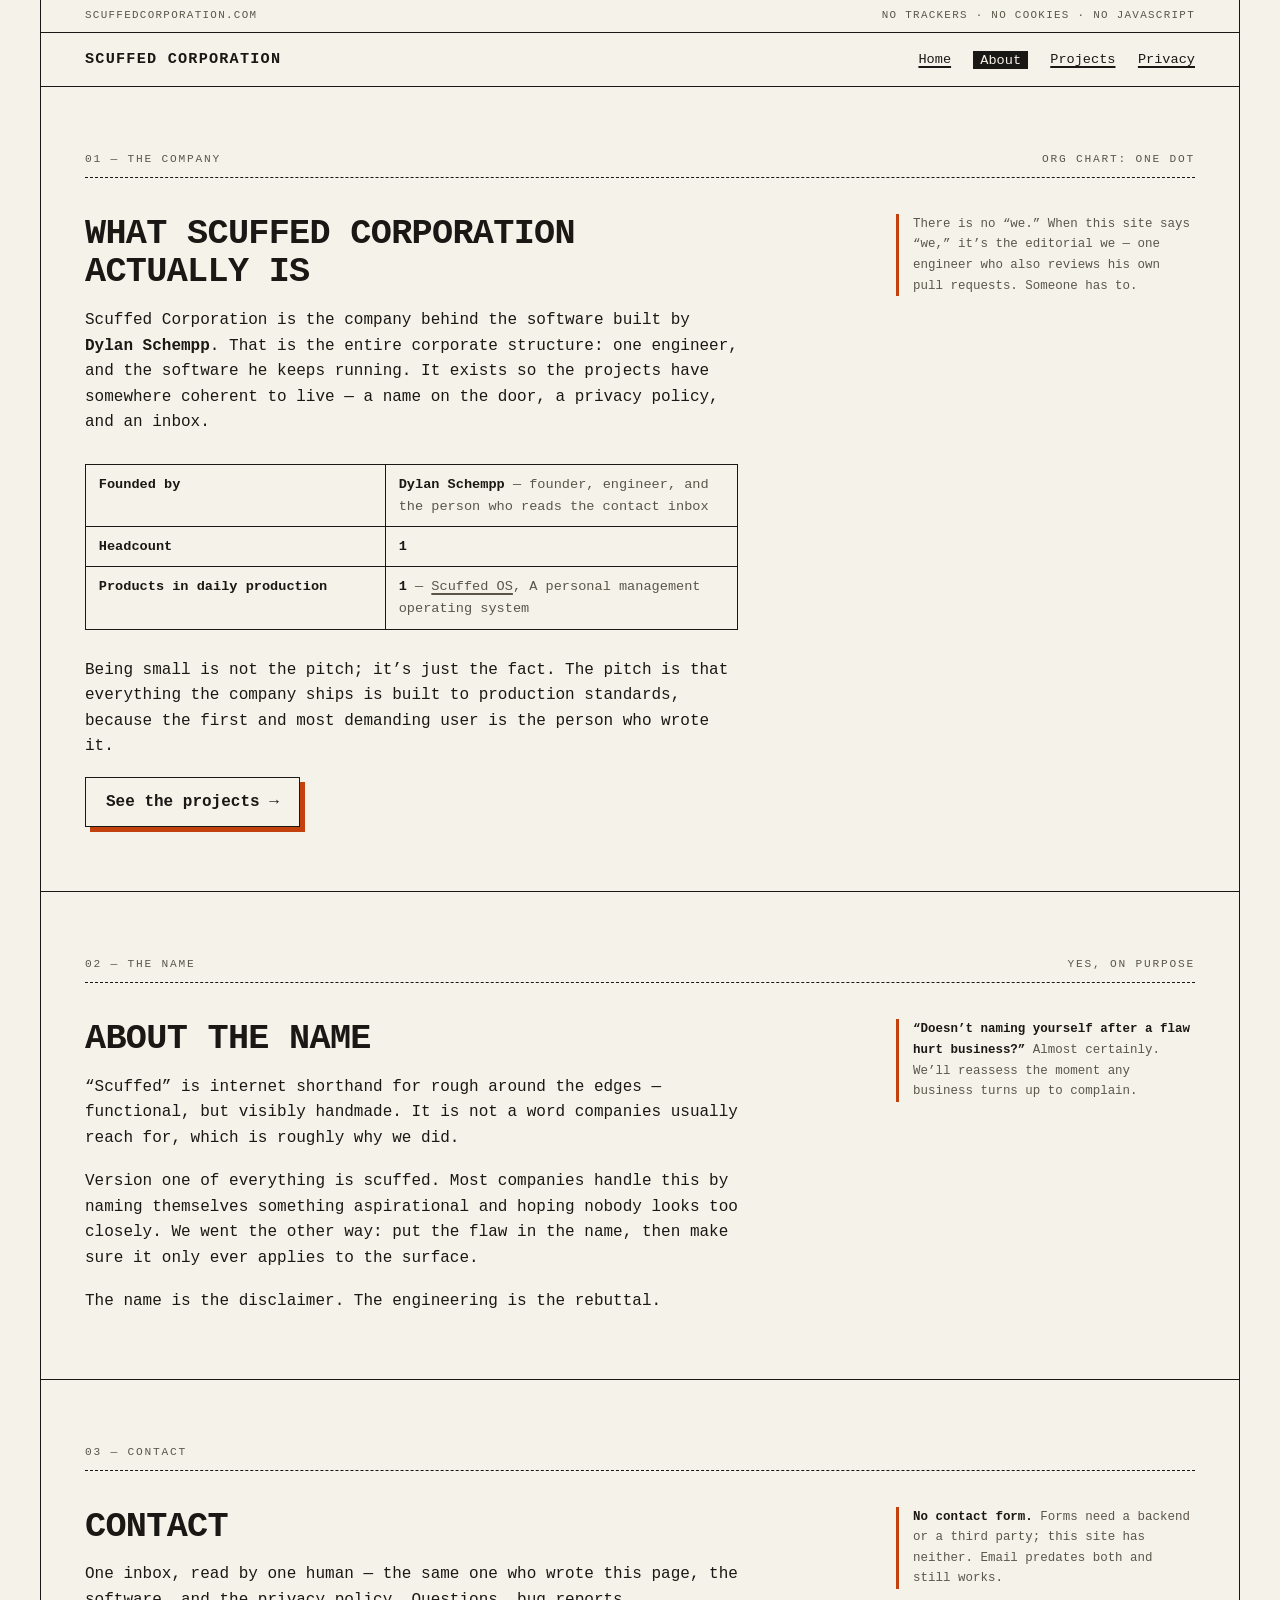
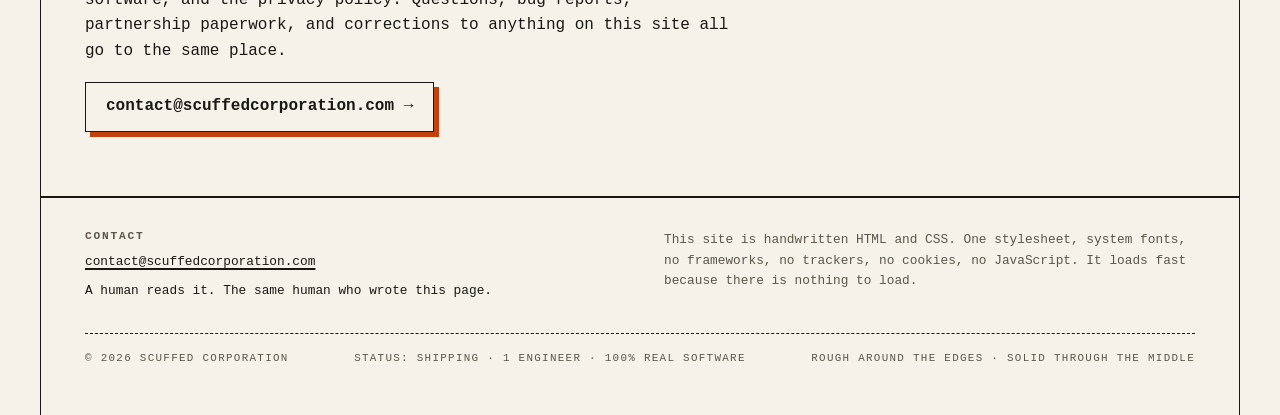
==== about/index.html @ 267915c5 "Initial commit: Scuffed Corporation static site Handwritten HTML/CSS site for scuffedcorporation.com" ====
<!DOCTYPE html>
<html lang="en">
<head>
<meta charset="utf-8">
<meta name="viewport" content="width=device-width, initial-scale=1">
<title>About — Scuffed Corporation</title>
<meta name="description" content="Scuffed Corporation is a one-person software shop run by Dylan Schempp: an honest org chart of one, and why the company is named after its own rough edges.">
<link rel="canonical" href="https://scuffedcorporation.com/about/">
<meta property="og:type" content="website">
<meta property="og:site_name" content="Scuffed Corporation">
<meta property="og:title" content="About — Scuffed Corporation">
<meta property="og:description" content="One engineer, one company, zero invented history. What Scuffed Corporation believes, what it actually is, and why it's called that.">
<meta property="og:url" content="https://scuffedcorporation.com/about/">
<meta name="theme-color" content="#f5f2ea" media="(prefers-color-scheme: light)">
<meta name="theme-color" content="#141312" media="(prefers-color-scheme: dark)">
<link rel="icon" href="/favicon.svg" type="image/svg+xml">
<link rel="stylesheet" href="/styles.css">
</head>
<body>
<a class="skip" href="#main">Skip to content</a>

<div class="frame">
  <header>
    <p class="topline">
      <span>scuffedcorporation.com</span>
      <span>no trackers &middot; no cookies &middot; no javascript</span>
    </p>
    <nav class="site-nav" aria-label="Main">
      <a class="brand" href="/">Scuffed&nbsp;Corporation</a>
      <ul>
        <li><a href="/">Home</a></li>
        <li><a href="/about/" aria-current="page">About</a></li>
        <li><a href="/projects/">Projects</a></li>
        <li><a href="/privacy/">Privacy</a></li>
      </ul>
    </nav>
  </header>

  <main id="main">

    <!-- 01 / the company -->
    <section class="sec" aria-labelledby="company-title">
      <p class="sec-label"><span>01 &mdash; the company</span><span>org chart: one dot</span></p>
      <div class="sec-main">
        <h2 id="company-title">What Scuffed Corporation actually is</h2>
        <p>Scuffed Corporation is the company behind the software built by <strong>Dylan Schempp</strong>. That is the entire corporate structure: one engineer, and the software he keeps running. It exists so the projects have somewhere coherent to live &mdash; a name on the door, a privacy policy, and an inbox.</p>
        <table class="facts">
          <caption class="visually-hidden">Company facts</caption>
          <tbody>
            <tr><th scope="row">Founded by</th><td><strong>Dylan Schempp</strong> &mdash; founder, engineer, and the person who reads the contact inbox</td></tr>
            <tr><th scope="row">Headcount</th><td><strong>1</strong> </td></tr>
            <tr><th scope="row">Products in daily production</th><td><strong>1</strong> &mdash; <a href="/projects/">Scuffed OS</a>, A personal management operating system</td></tr>
          </tbody>
        </table>
        <p>Being small is not the pitch; it&rsquo;s just the fact. The pitch is that everything the company ships is built to production standards, because the first and most demanding user is the person who wrote it.</p>
        <a class="btn" href="/projects/">See the projects &rarr;</a>
      </div>
      <aside class="note" aria-label="Margin note">
        There is no &ldquo;we.&rdquo; When this site says &ldquo;we,&rdquo; it&rsquo;s the editorial we &mdash; one engineer who also reviews his own pull requests. Someone has to.
      </aside>
    </section>

    <!-- 02 / the name -->
    <section class="sec" aria-labelledby="name-title">
      <p class="sec-label"><span>02 &mdash; the name</span><span>yes, on purpose</span></p>
      <div class="sec-main">
        <h2 id="name-title">About the name</h2>
        <p>&ldquo;Scuffed&rdquo; is internet shorthand for rough around the edges &mdash; functional, but visibly handmade. It is not a word companies usually reach for, which is roughly why we did.</p>
        <p>Version one of everything is scuffed. Most companies handle this by naming themselves something aspirational and hoping nobody looks too closely. We went the other way: put the flaw in the name, then make sure it only ever applies to the surface.</p>
        <p>The name is the disclaimer. The engineering is the rebuttal.</p>
      </div>
      <aside class="note" aria-label="Margin note">
        <strong>&ldquo;Doesn&rsquo;t naming yourself after a flaw hurt business?&rdquo;</strong> Almost certainly. We&rsquo;ll reassess the moment any business turns up to complain.
      </aside>
    </section>

    <!-- 03 / contact -->
    <section class="sec" aria-labelledby="contact-title">
      <p class="sec-label"><span>03 &mdash; contact</span></p>
      <div class="sec-main">
        <h2 id="contact-title">Contact</h2>
        <p>One inbox, read by one human &mdash; the same one who wrote this page, the software, and the privacy policy. Questions, bug reports, partnership paperwork, and corrections to anything on this site all go to the same place.</p>
        <a class="btn" href="mailto:contact@scuffedcorporation.com">contact@scuffedcorporation.com &rarr;</a>
      </div>
      <aside class="note" aria-label="Margin note">
        <strong>No contact form.</strong> Forms need a backend or a third party; this site has neither. Email predates both and still works.
      </aside>
    </section>

  </main>

  <footer>
    <div>
      <h2>Contact</h2>
      <p><a href="mailto:contact@scuffedcorporation.com">contact@scuffedcorporation.com</a></p>
      <p>A human reads it. The same human who wrote this page.</p>
    </div>
    <div class="colophon">
      <p>This site is handwritten HTML and CSS. One stylesheet, system fonts, no frameworks, no trackers, no cookies, no JavaScript. It loads fast because there is nothing to load.</p>
    </div>
    <p class="copyright">
      <span>&copy; 2026 Scuffed Corporation</span>
      <span>status: shipping &middot; 1 engineer &middot; 100% real software</span>
      <span>rough around the edges &middot; solid through the middle</span>
    </p>
  </footer>
</div>

</body>
</html>
---- styles.css ----
/* ============================================================
   Scuffed Corporation — styles.css
   The entire design system in one file. No build step, no
   frameworks, no JavaScript, system fonts only. Served as-is.
   ------------------------------------------------------------
   00  tokens
   01  base
   02  skip link + utilities
   03  page frame
   04  topline + nav
   05  sections + margin notes
   06  display type + hero
   07  prose (long-form pages)
   08  tables
   09  status grid + tags
   10  meta definition list
   11  terminal blocks
   12  button
   13  footer
   ============================================================ */

/* ---------- 00 tokens ---------- */
:root {
  --paper: #f5f2ea;   /* warm paper background */
  --ink: #1a1814;     /* near-black text */
  --hair: #1a1814;    /* hairline rules — full ink in light mode, on purpose */
  --muted: #5c564a;   /* secondary text */
  --accent: #c2410c;  /* the one accent — AA-checked on paper */
  --mono: ui-monospace, "SF Mono", SFMono-Regular, Menlo, Consolas, "Liberation Mono", monospace;
  --pad: clamp(1rem, 4vw, 2.75rem); /* horizontal page padding */
}
@media (prefers-color-scheme: dark) {
  :root {
    --paper: #141312;
    --ink: #ebe7df;
    --hair: #57534a;  /* dimmed in dark to avoid glare */
    --muted: #a39d90;
    --accent: #ff7a50;
  }
}

/* ---------- 01 base ---------- */
* { box-sizing: border-box; }
html { -webkit-text-size-adjust: 100%; }
body {
  margin: 0;
  background: var(--paper);
  color: var(--ink);
  font-family: var(--mono);
  font-size: 1rem;
  line-height: 1.6;
}
img, svg { max-width: 100%; height: auto; }
::selection { background: var(--accent); color: var(--paper); }
:focus-visible { outline: 3px solid var(--accent); outline-offset: 3px; }

a { color: inherit; text-decoration: underline; text-decoration-thickness: 2px; text-underline-offset: 3px; }
a:hover { background: var(--ink); color: var(--paper); text-decoration: none; }
/* email addresses are the longest unbreakable strings on the site; let them
   break so the page reflows cleanly down to 320px (WCAG 1.4.10) */
a[href^="mailto:"] { overflow-wrap: anywhere; }

p { margin: 0 0 1.1rem; }

/* ---------- 02 skip link + utilities ---------- */
.skip {
  position: absolute; left: -999px; top: 0;
  background: var(--ink); color: var(--paper);
  padding: .6rem 1rem; z-index: 10; text-decoration: none;
}
.skip:focus { left: var(--pad); }

.visually-hidden {
  position: absolute; width: 1px; height: 1px;
  margin: -1px; padding: 0; border: 0;
  clip: rect(0 0 0 0); clip-path: inset(50%); overflow: hidden; white-space: nowrap;
}
.muted { color: var(--muted); }

/* ---------- 03 page frame ---------- */
.frame {
  max-width: 1200px;
  margin: 0 auto;
  border-inline: 1px solid var(--hair);
  min-height: 100vh;
  display: flex;
  flex-direction: column;
}
main { flex: 1; }

/* ---------- 04 topline + nav ---------- */
.topline {
  display: flex; flex-wrap: wrap; gap: .25rem 1.5rem; justify-content: space-between;
  font-size: .68rem; letter-spacing: .12em; text-transform: uppercase;
  color: var(--muted);
  padding: .45rem var(--pad);
  border-bottom: 1px solid var(--hair);
  margin: 0;
}
.site-nav {
  display: flex; flex-wrap: wrap; gap: .75rem 1.5rem;
  align-items: baseline; justify-content: space-between;
  padding: .9rem var(--pad);
  border-bottom: 1px solid var(--hair);
}
.brand {
  font-weight: 700; text-transform: uppercase; letter-spacing: .08em;
  text-decoration: none; font-size: .95rem;
}
.site-nav ul {
  list-style: none; margin: 0; padding: 0;
  display: flex; flex-wrap: wrap; gap: .35rem 1.4rem;
  font-size: .85rem;
}
.site-nav li { margin: 0; }
.site-nav a[aria-current="page"] {
  background: var(--ink); color: var(--paper);
  text-decoration: none; padding: .12em .5em;
}

/* ---------- 05 sections + margin notes ---------- */
.sec {
  border-bottom: 1px solid var(--hair);
  padding: clamp(2.25rem, 6vw, 4rem) var(--pad);
  display: grid;
  grid-template-columns: minmax(0, 1fr);
  gap: 1.4rem 3.5rem;
  align-items: start;
}
.sec-main { max-width: 68ch; min-width: 0; }
.sec-main > :last-child { margin-bottom: 0; }
.sec-label {
  grid-column: 1 / -1;
  display: flex; flex-wrap: wrap; justify-content: space-between; gap: .15rem 1rem;
  margin: 0 0 .5rem;
  font-size: .7rem; letter-spacing: .16em; text-transform: uppercase;
  color: var(--muted);
  border-bottom: 1px dashed var(--hair);
  padding-bottom: .5rem;
}
.sec-label span { white-space: nowrap; }
.note {
  font-size: .78rem;
  line-height: 1.65;
  color: var(--muted);
  border-left: 3px solid var(--accent);
  padding-left: .9rem;
  max-width: 40ch;
}
.note strong { color: var(--ink); }
@media (min-width: 980px) {
  .sec { grid-template-columns: minmax(0, 68ch) minmax(200px, 1fr); }
  .note { margin-top: .35rem; position: sticky; top: 1.5rem; justify-self: end; }
}

/* ---------- 06 display type + hero ---------- */
.hero h1 {
  margin: .5rem 0 1.25rem;
  font-size: clamp(2.35rem, 8.5vw, 5.4rem);
  line-height: .98;
  letter-spacing: -0.03em;
  font-weight: 700;
  text-transform: uppercase;
  word-break: normal;
}
.hero h1 .line { display: block; }

/* interior-page h1 — smaller than the home display title */
.page-title {
  margin: .5rem 0 1.25rem;
  font-size: clamp(2rem, 7vw, 3.6rem);
  line-height: 1;
  letter-spacing: -0.03em;
  font-weight: 700;
  text-transform: uppercase;
}

/* hand-drawn accent underline (inline SVG required, see index.html) */
.squig { position: relative; display: inline-block; }
.squig svg {
  position: absolute; left: 0; bottom: -0.14em;
  width: 100%; height: .14em; overflow: visible;
}

h2 {
  font-size: clamp(1.5rem, 4vw, 2.2rem);
  line-height: 1.1;
  letter-spacing: -0.02em;
  text-transform: uppercase;
  margin: .4rem 0 1rem;
}
h3 {
  font-size: .95rem;
  text-transform: uppercase;
  letter-spacing: .08em;
  margin: 1.9rem 0 .65rem;
}
.sub { font-weight: 700; margin: 0 0 1rem; }

.deck {
  font-size: clamp(1.05rem, 2.4vw, 1.35rem);
  font-weight: 700;
  margin: 0 0 1rem;
}
.chips {
  margin: 0 0 1.4rem; padding: 0; list-style: none;
  display: flex; flex-wrap: wrap; gap: .4rem .6rem;
  font-size: .68rem; letter-spacing: .12em; text-transform: uppercase;
}
.chips li { border: 1px solid var(--hair); padding: .15em .6em; margin: 0; }
.lede { margin: 0 0 1.1rem; }

/* ---------- 07 prose (long-form pages) ---------- */
/* :where() keeps specificity at zero so components (.chips, .modules)
   override cleanly. Long-form content lives inside .sec-main. */
:where(.sec-main) ul, :where(.sec-main) ol { margin: 0 0 1.1rem; padding-left: 1.35rem; }
:where(.sec-main) li { margin: 0 0 .4rem; }
:where(.sec-main) li::marker { color: var(--muted); }

blockquote {
  margin: 1.5rem 0;
  padding: .2rem 0 .2rem 1rem;
  border-left: 3px solid var(--accent);
  font-size: .95rem;
}
hr { border: 0; border-top: 1px dashed var(--hair); margin: 2rem 0; }
code { border: 1px solid var(--hair); padding: .05em .35em; font-size: .9em; }
pre code { border: 0; padding: 0; font-size: inherit; }

/* prompt-line eyebrow — "~ ❯ whoami" device */
.promptline { margin: 0 0 .85rem; font-size: .85rem; color: var(--muted); }
.promptline b, .promptline .ps { color: var(--accent); font-weight: 700; }

/* ---------- 08 tables ---------- */
table.facts {
  width: 100%;
  border-collapse: collapse;
  margin: 1.75rem 0;
  font-size: .85rem;
}
.facts th, .facts td {
  border: 1px solid var(--hair);
  padding: .55rem .8rem;
  text-align: left;
  vertical-align: top;
}
@media (prefers-color-scheme: dark) {
  /* data-table grids carry column structure; keep them above 3:1 non-text
     contrast while decorative hairlines elsewhere stay dimmed */
  .facts th, .facts td { border-color: #6b6559; }
}
.facts th { width: 46%; font-weight: 700; }
.facts td { color: var(--muted); }
.facts td strong { color: var(--ink); }
.facts thead th {
  width: auto;
  font-size: .68rem; letter-spacing: .14em; text-transform: uppercase;
  color: var(--muted);
}
/* multi-column content tables (privacy policy etc.) — no fixed th width */
.facts--auto th { width: auto; }
/* wrap wide tables for small screens: <div class="table-scroll"><table …> */
.table-scroll { overflow-x: auto; margin: 1.75rem 0; }
.table-scroll > table { margin: 0; }

/* ---------- 09 status grid + tags ---------- */
.modules {
  list-style: none; margin: 1.75rem 0; padding: 1px;
  display: grid;
  grid-template-columns: repeat(auto-fill, minmax(165px, 1fr));
  gap: 1px;
  background: var(--hair);
  border: 1px solid var(--hair);
}
.modules li {
  background: var(--paper);
  padding: .8rem .85rem .9rem;
  margin: 0;
  display: flex; flex-direction: column; gap: .3rem;
  min-height: 7.25rem;
}
.mod-name { font-weight: 700; font-size: .82rem; text-transform: uppercase; letter-spacing: .06em; }
.mod-desc { font-size: .72rem; color: var(--muted); line-height: 1.5; }

/* status badges — usable inside .modules or inline anywhere */
.tag {
  margin-top: auto; align-self: flex-start;
  display: inline-block;
  font-size: .68rem; letter-spacing: .14em; text-transform: uppercase;
  padding: .12em .5em;
  border: 1px solid var(--ink);
}
.tag-live { background: var(--ink); color: var(--paper); }
.tag-dev  { border-color: var(--accent); color: var(--accent); font-weight: 700; }
.tag-plan { border-style: dashed; border-color: var(--muted); color: var(--muted); }
.legend { font-size: .72rem; color: var(--muted); margin: -0.75rem 0 1.75rem; }

/* ---------- 10 meta definition list ---------- */
dl.meta { margin: 0 0 2rem; font-size: .85rem; }
.meta > div {
  display: grid; grid-template-columns: 7.5rem minmax(0, 1fr); gap: 1rem;
  padding: .55rem 0;
  border-top: 1px dashed var(--hair);
}
.meta > div:last-child { border-bottom: 1px dashed var(--hair); }
.meta dt { text-transform: uppercase; letter-spacing: .12em; font-size: .68rem; color: var(--muted); padding-top: .15em; }
.meta dd { margin: 0; }
@media (max-width: 480px) {
  .meta > div { grid-template-columns: 1fr; gap: .15rem; }
}

/* ---------- 11 terminal blocks ---------- */
/* transcript: <div class="term"><p>… ; readout: <pre class="term">…
   overflow-x scrolls instead of clipping aligned columns at 380px */
.term {
  margin: 1.75rem 0;
  padding: 1rem 1.15rem;
  border: 1px solid var(--hair);
  font-size: .8rem;
  line-height: 1.8;
  overflow-x: auto;
}
.term p { margin: 0; }
pre.term { white-space: pre; line-height: 1.7; }
.term-prompt { color: var(--muted); }
.term-ok { font-weight: 700; }
.term-dev { color: var(--accent); font-weight: 700; }
.term-cmt { color: var(--muted); }

/* ---------- 12 button ---------- */
.btn {
  display: inline-block;
  border: 1px solid var(--ink);
  padding: .7rem 1.25rem;
  font-weight: 700;
  text-decoration: none;
  box-shadow: 5px 5px 0 var(--accent);
  transition: transform .08s ease, box-shadow .08s ease;
}
.btn:hover { background: var(--ink); color: var(--paper); transform: translate(2px, 2px); box-shadow: 3px 3px 0 var(--accent); }
.btn:active { transform: translate(5px, 5px); box-shadow: 0 0 0 var(--accent); }
@media (prefers-reduced-motion: reduce) {
  .btn { transition: none; }
}

/* ---------- 13 footer ---------- */
footer {
  border-top: 1px solid var(--hair);
  padding: 2rem var(--pad) 2.5rem;
  font-size: .8rem;
  display: grid;
  grid-template-columns: minmax(0, 1fr);
  gap: 1.5rem 3rem;
}
@media (min-width: 760px) {
  footer { grid-template-columns: 1fr 1fr; }
}
footer h2 { font-size: .7rem; letter-spacing: .16em; color: var(--muted); margin: 0 0 .6rem; }
footer p { margin: 0 0 .5rem; }
.colophon { color: var(--muted); }
.copyright {
  grid-column: 1 / -1;
  border-top: 1px dashed var(--hair);
  padding-top: 1rem;
  font-size: .68rem; letter-spacing: .12em; text-transform: uppercase;
  color: var(--muted);
  display: flex; flex-wrap: wrap; gap: .5rem 2rem; justify-content: space-between;
}
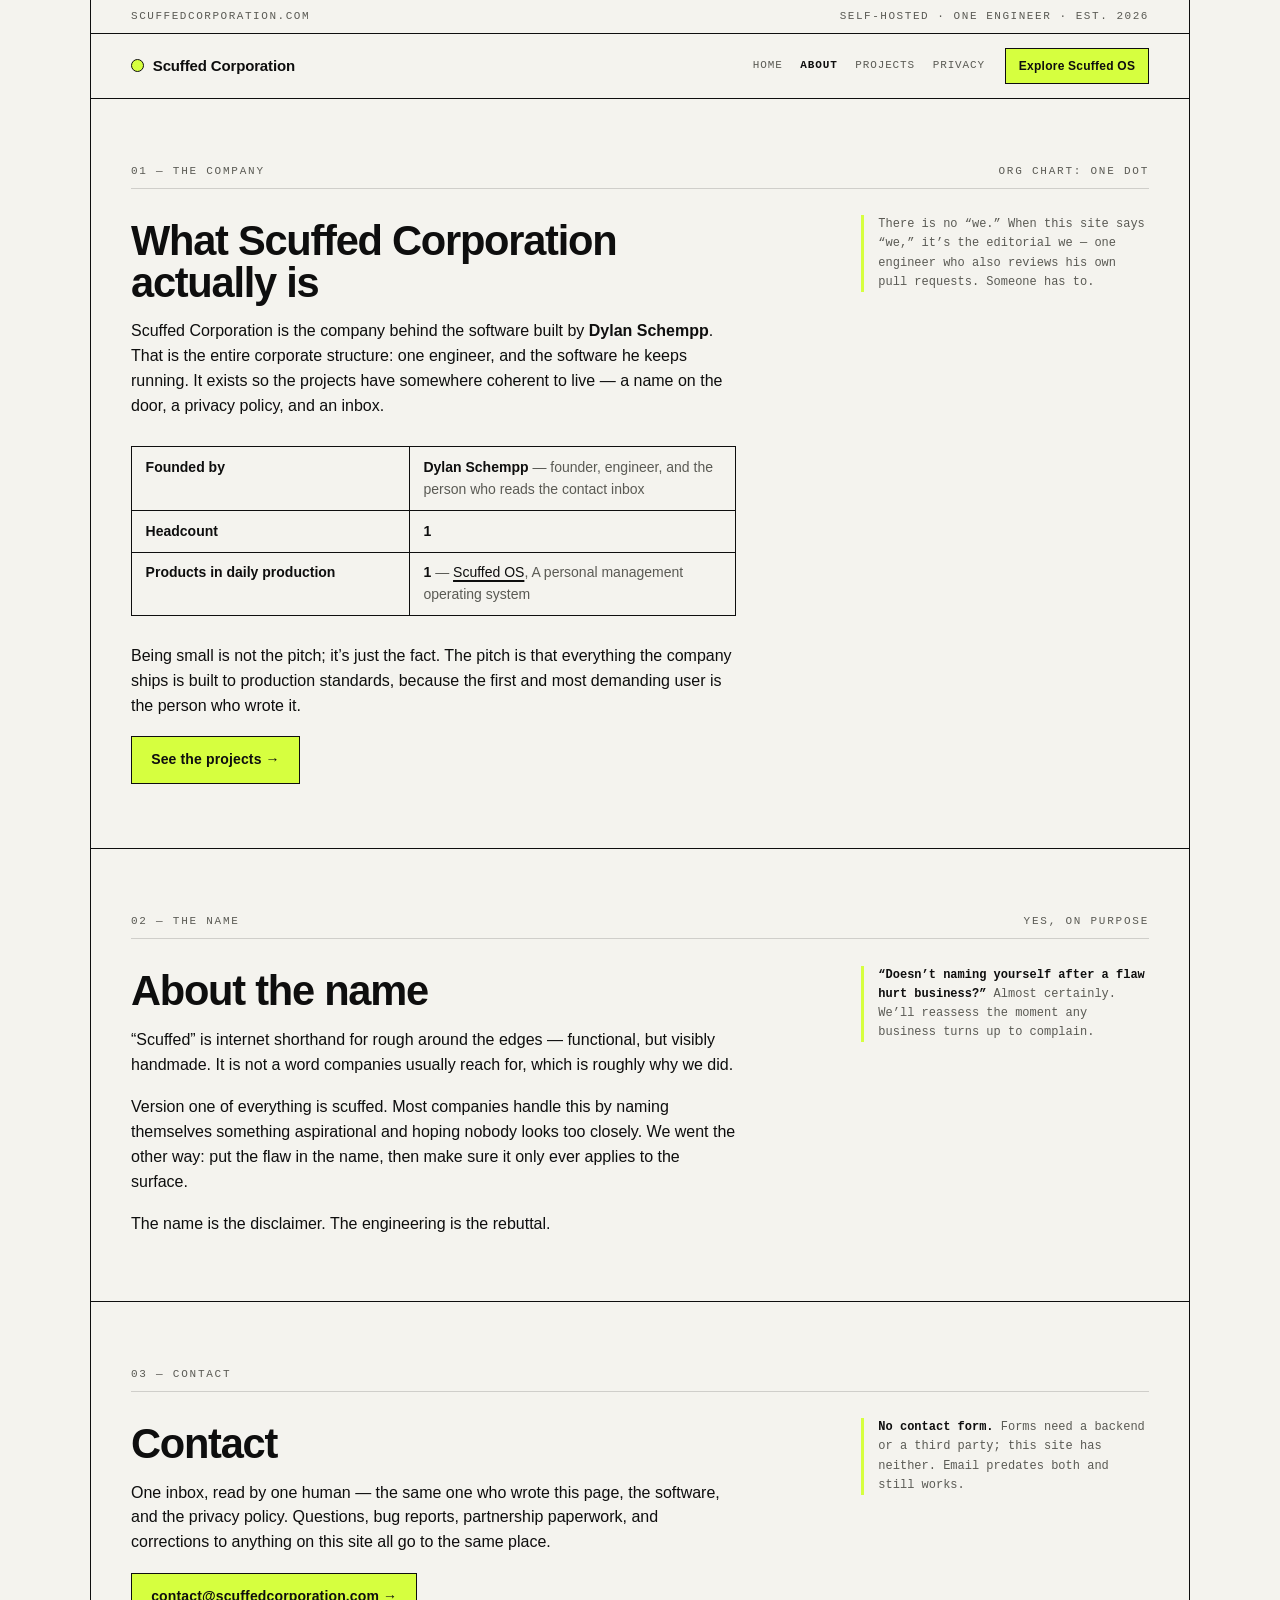
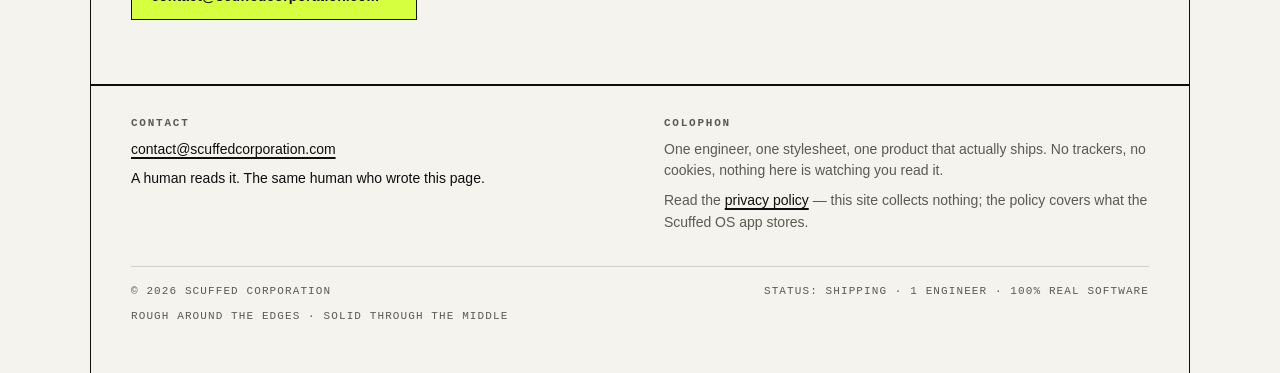
==== commit 480a4dab: "feat: apply Mono Bold chrome + retire site-tech meta-jokes across all pages Co-Authored-By: Claude O" ====
--- a/about/index.html
+++ b/about/index.html
@@ -11,8 +11,8 @@
 <meta property="og:title" content="About — Scuffed Corporation">
 <meta property="og:description" content="One engineer, one company, zero invented history. What Scuffed Corporation believes, what it actually is, and why it's called that.">
 <meta property="og:url" content="https://scuffedcorporation.com/about/">
-<meta name="theme-color" content="#f5f2ea" media="(prefers-color-scheme: light)">
-<meta name="theme-color" content="#141312" media="(prefers-color-scheme: dark)">
+<meta name="theme-color" content="#f4f3ee" media="(prefers-color-scheme: light)">
+<meta name="theme-color" content="#0e0e0e" media="(prefers-color-scheme: dark)">
 <link rel="icon" href="/favicon.svg" type="image/svg+xml">
 <link rel="stylesheet" href="/styles.css">
 </head>
@@ -23,16 +23,19 @@
   <header>
     <p class="topline">
       <span>scuffedcorporation.com</span>
-      <span>no trackers &middot; no cookies &middot; no javascript</span>
+      <span>self-hosted &middot; one engineer &middot; est. 2026</span>
     </p>
     <nav class="site-nav" aria-label="Main">
       <a class="brand" href="/">Scuffed&nbsp;Corporation</a>
-      <ul>
-        <li><a href="/">Home</a></li>
-        <li><a href="/about/" aria-current="page">About</a></li>
-        <li><a href="/projects/">Projects</a></li>
-        <li><a href="/privacy/">Privacy</a></li>
-      </ul>
+      <div class="nav-right">
+        <ul>
+          <li><a href="/">Home</a></li>
+          <li><a href="/about/" aria-current="page">About</a></li>
+          <li><a href="/projects/">Projects</a></li>
+          <li><a href="/privacy/">Privacy</a></li>
+        </ul>
+        <a class="nav-cta" href="/projects/">Explore Scuffed&nbsp;OS</a>
+      </div>
     </nav>
   </header>
 
@@ -96,7 +99,9 @@
       <p>A human reads it. The same human who wrote this page.</p>
     </div>
     <div class="colophon">
-      <p>This site is handwritten HTML and CSS. One stylesheet, system fonts, no frameworks, no trackers, no cookies, no JavaScript. It loads fast because there is nothing to load.</p>
+      <h2>Colophon</h2>
+      <p>One engineer, one stylesheet, one product that actually ships. No trackers, no cookies, nothing here is watching you read it.</p>
+      <p>Read the <a href="/privacy/">privacy policy</a> &mdash; this site collects nothing; the policy covers what the Scuffed OS app stores.</p>
     </div>
     <p class="copyright">
       <span>&copy; 2026 Scuffed Corporation</span>
--- a/styles.css
+++ b/styles.css
@@ -1,41 +1,32 @@
 /* ============================================================
    Scuffed Corporation — styles.css
-   The entire design system in one file. No build step, no
-   frameworks, no JavaScript, system fonts only. Served as-is.
+   "Mono Bold" design system. One stylesheet, system fonts,
+   no frameworks, no JavaScript. Light + dark.
    ------------------------------------------------------------
-   00  tokens
-   01  base
-   02  skip link + utilities
-   03  page frame
-   04  topline + nav
-   05  sections + margin notes
-   06  display type + hero
-   07  prose (long-form pages)
-   08  tables
-   09  status grid + tags
-   10  meta definition list
-   11  terminal blocks
-   12  button
-   13  footer
+   00 tokens   01 base   02 skip + utilities   03 frame
+   04 topline + nav   05 sections + notes   06 display + hero
+   07 stat strip   08 prose   09 tables   10 modules + tags
+   11 meta list   12 terminal   13 button   14 footer
    ============================================================ */
 
 /* ---------- 00 tokens ---------- */
 :root {
-  --paper: #f5f2ea;   /* warm paper background */
-  --ink: #1a1814;     /* near-black text */
-  --hair: #1a1814;    /* hairline rules — full ink in light mode, on purpose */
-  --muted: #5c564a;   /* secondary text */
-  --accent: #c2410c;  /* the one accent — AA-checked on paper */
-  --mono: ui-monospace, "SF Mono", SFMono-Regular, Menlo, Consolas, "Liberation Mono", monospace;
-  --pad: clamp(1rem, 4vw, 2.75rem); /* horizontal page padding */
+  --paper: #f4f3ee;
+  --ink: #0e0e0e;
+  --acid: #d6ff3f;
+  --muted: #5a5a54;
+  --line-soft: rgba(14, 14, 14, .16);
+  --sans: ui-sans-serif, -apple-system, "SF Pro Display", "Helvetica Neue", Arial, sans-serif;
+  --mono: ui-monospace, "SF Mono", SFMono-Regular, Menlo, Consolas, monospace;
+  --pad: clamp(16px, 4vw, 40px);
+  --maxw: 1100px;
 }
 @media (prefers-color-scheme: dark) {
   :root {
-    --paper: #141312;
-    --ink: #ebe7df;
-    --hair: #57534a;  /* dimmed in dark to avoid glare */
-    --muted: #a39d90;
-    --accent: #ff7a50;
+    --paper: #0e0e0e;
+    --ink: #f4f3ee;
+    --muted: #a3a39a;
+    --line-soft: rgba(244, 243, 238, .18);
   }
 }
 
@@ -46,30 +37,26 @@
   margin: 0;
   background: var(--paper);
   color: var(--ink);
-  font-family: var(--mono);
-  font-size: 1rem;
-  line-height: 1.6;
+  font-family: var(--sans);
+  font-size: 16px;
+  line-height: 1.55;
+  -webkit-font-smoothing: antialiased;
 }
 img, svg { max-width: 100%; height: auto; }
-::selection { background: var(--accent); color: var(--paper); }
-:focus-visible { outline: 3px solid var(--accent); outline-offset: 3px; }
-
+::selection { background: var(--acid); color: #0e0e0e; }
+:focus-visible { outline: 3px solid var(--ink); outline-offset: 2px; }
 a { color: inherit; text-decoration: underline; text-decoration-thickness: 2px; text-underline-offset: 3px; }
-a:hover { background: var(--ink); color: var(--paper); text-decoration: none; }
-/* email addresses are the longest unbreakable strings on the site; let them
-   break so the page reflows cleanly down to 320px (WCAG 1.4.10) */
+a:hover { background: var(--acid); color: #0e0e0e; text-decoration: none; }
 a[href^="mailto:"] { overflow-wrap: anywhere; }
-
 p { margin: 0 0 1.1rem; }
 
-/* ---------- 02 skip link + utilities ---------- */
+/* ---------- 02 skip + utilities ---------- */
 .skip {
   position: absolute; left: -999px; top: 0;
   background: var(--ink); color: var(--paper);
   padding: .6rem 1rem; z-index: 10; text-decoration: none;
 }
 .skip:focus { left: var(--pad); }
-
 .visually-hidden {
   position: absolute; width: 1px; height: 1px;
   margin: -1px; padding: 0; border: 0;
@@ -77,292 +64,233 @@
 }
 .muted { color: var(--muted); }
 
-/* ---------- 03 page frame ---------- */
+/* ---------- 03 frame ---------- */
 .frame {
-  max-width: 1200px;
-  margin: 0 auto;
-  border-inline: 1px solid var(--hair);
-  min-height: 100vh;
-  display: flex;
-  flex-direction: column;
+  max-width: var(--maxw); margin: 0 auto;
+  border-inline: 1px solid var(--ink);
+  min-height: 100vh; display: flex; flex-direction: column;
 }
 main { flex: 1; }
 
 /* ---------- 04 topline + nav ---------- */
 .topline {
   display: flex; flex-wrap: wrap; gap: .25rem 1.5rem; justify-content: space-between;
-  font-size: .68rem; letter-spacing: .12em; text-transform: uppercase;
-  color: var(--muted);
-  padding: .45rem var(--pad);
-  border-bottom: 1px solid var(--hair);
-  margin: 0;
+  font-family: var(--mono); font-size: 11px; letter-spacing: .14em; text-transform: uppercase;
+  color: var(--muted); padding: .5rem var(--pad); border-bottom: 1px solid var(--ink); margin: 0;
 }
 .site-nav {
-  display: flex; flex-wrap: wrap; gap: .75rem 1.5rem;
-  align-items: baseline; justify-content: space-between;
-  padding: .9rem var(--pad);
-  border-bottom: 1px solid var(--hair);
+  display: flex; flex-wrap: wrap; gap: .75rem 1.25rem;
+  align-items: center; justify-content: space-between;
+  padding: .85rem var(--pad); border-bottom: 1px solid var(--ink);
 }
 .brand {
-  font-weight: 700; text-transform: uppercase; letter-spacing: .08em;
-  text-decoration: none; font-size: .95rem;
-}
+  display: inline-flex; align-items: center; gap: .55rem;
+  font-weight: 700; font-size: 15px; letter-spacing: -.01em; text-decoration: none;
+}
+.brand::before {
+  content: ""; width: 11px; height: 11px; border-radius: 50%;
+  background: var(--acid); border: 1.5px solid var(--ink); flex: none;
+}
+.brand:hover { background: none; color: inherit; }
+.nav-right { display: flex; align-items: center; gap: 1rem 1.25rem; flex-wrap: wrap; }
 .site-nav ul {
   list-style: none; margin: 0; padding: 0;
-  display: flex; flex-wrap: wrap; gap: .35rem 1.4rem;
-  font-size: .85rem;
+  display: flex; flex-wrap: wrap; gap: .4rem 1.1rem; align-items: center;
+  font-family: var(--mono); font-size: 11px; letter-spacing: .08em; text-transform: uppercase;
 }
 .site-nav li { margin: 0; }
-.site-nav a[aria-current="page"] {
-  background: var(--ink); color: var(--paper);
-  text-decoration: none; padding: .12em .5em;
-}
-
-/* ---------- 05 sections + margin notes ---------- */
+.site-nav ul a { color: var(--muted); text-decoration: none; }
+.site-nav ul a:hover { background: none; color: var(--ink); }
+.site-nav a[aria-current="page"] { color: var(--ink); font-weight: 700; }
+.nav-cta {
+  display: inline-flex; align-items: center; gap: .4rem;
+  font-family: var(--sans); font-size: 12px; font-weight: 700; letter-spacing: .02em; text-transform: none;
+  padding: .5rem .8rem; background: var(--acid); color: #0e0e0e; border: 1.5px solid var(--ink); text-decoration: none;
+}
+.nav-cta:hover { background: #0e0e0e; color: var(--acid); }
+
+/* ---------- 05 sections + notes ---------- */
 .sec {
-  border-bottom: 1px solid var(--hair);
-  padding: clamp(2.25rem, 6vw, 4rem) var(--pad);
-  display: grid;
-  grid-template-columns: minmax(0, 1fr);
-  gap: 1.4rem 3.5rem;
-  align-items: start;
+  border-bottom: 1px solid var(--ink);
+  padding: clamp(2rem, 6vw, 4rem) var(--pad);
+  display: grid; grid-template-columns: minmax(0, 1fr); gap: 1.4rem 3.5rem; align-items: start;
 }
 .sec-main { max-width: 68ch; min-width: 0; }
 .sec-main > :last-child { margin-bottom: 0; }
 .sec-label {
   grid-column: 1 / -1;
-  display: flex; flex-wrap: wrap; justify-content: space-between; gap: .15rem 1rem;
-  margin: 0 0 .5rem;
-  font-size: .7rem; letter-spacing: .16em; text-transform: uppercase;
-  color: var(--muted);
-  border-bottom: 1px dashed var(--hair);
-  padding-bottom: .5rem;
+  display: flex; flex-wrap: wrap; justify-content: space-between; gap: .15rem 1rem; margin: 0 0 .25rem;
+  font-family: var(--mono); font-size: 11px; letter-spacing: .16em; text-transform: uppercase; color: var(--muted);
+  border-bottom: 1px solid var(--line-soft); padding-bottom: .5rem;
 }
 .sec-label span { white-space: nowrap; }
 .note {
-  font-size: .78rem;
-  line-height: 1.65;
-  color: var(--muted);
-  border-left: 3px solid var(--accent);
-  padding-left: .9rem;
-  max-width: 40ch;
+  font-family: var(--mono); font-size: 12px; line-height: 1.6; color: var(--muted);
+  border-left: 3px solid var(--acid); padding-left: .9rem; max-width: 40ch;
 }
 .note strong { color: var(--ink); }
 @media (min-width: 980px) {
   .sec { grid-template-columns: minmax(0, 68ch) minmax(200px, 1fr); }
-  .note { margin-top: .35rem; position: sticky; top: 1.5rem; justify-self: end; }
-}
-
-/* ---------- 06 display type + hero ---------- */
-.hero h1 {
-  margin: .5rem 0 1.25rem;
-  font-size: clamp(2.35rem, 8.5vw, 5.4rem);
-  line-height: .98;
-  letter-spacing: -0.03em;
-  font-weight: 700;
-  text-transform: uppercase;
-  word-break: normal;
-}
-.hero h1 .line { display: block; }
-
-/* interior-page h1 — smaller than the home display title */
-.page-title {
-  margin: .5rem 0 1.25rem;
-  font-size: clamp(2rem, 7vw, 3.6rem);
-  line-height: 1;
-  letter-spacing: -0.03em;
-  font-weight: 700;
-  text-transform: uppercase;
-}
-
-/* hand-drawn accent underline (inline SVG required, see index.html) */
-.squig { position: relative; display: inline-block; }
-.squig svg {
-  position: absolute; left: 0; bottom: -0.14em;
-  width: 100%; height: .14em; overflow: visible;
-}
-
-h2 {
-  font-size: clamp(1.5rem, 4vw, 2.2rem);
-  line-height: 1.1;
-  letter-spacing: -0.02em;
-  text-transform: uppercase;
-  margin: .4rem 0 1rem;
-}
-h3 {
-  font-size: .95rem;
-  text-transform: uppercase;
-  letter-spacing: .08em;
-  margin: 1.9rem 0 .65rem;
-}
-.sub { font-weight: 700; margin: 0 0 1rem; }
-
+  .note { position: sticky; top: 1.5rem; justify-self: end; }
+}
+
+/* ---------- 06 display + hero ---------- */
+.hero { padding-top: clamp(1.5rem, 4vw, 3rem); }
+h1, .page-title {
+  font-weight: 700; letter-spacing: -.04em; line-height: .92; color: var(--ink);
+  margin: .4rem 0 1.1rem; font-size: clamp(2.4rem, 8vw, 4.5rem);
+}
+.page-title { font-size: clamp(2.2rem, 7vw, 4rem); }
+.hero h1 { font-size: clamp(2.8rem, 11vw, 7rem); }
+.eyebrow {
+  display: inline-flex; align-items: center; gap: .6rem; margin: 0 0 .35rem;
+  font-family: var(--mono); font-size: 11px; font-weight: 600; letter-spacing: .14em; text-transform: uppercase; color: var(--ink);
+}
+.eyebrow .ar { font-size: 1.1em; }
+h2 { font-weight: 700; font-size: clamp(1.6rem, 5vw, 2.6rem); line-height: 1; letter-spacing: -.03em; margin: .3rem 0 1rem; }
+h3 { font-family: var(--mono); font-size: 13px; text-transform: uppercase; letter-spacing: .1em; margin: 1.9rem 0 .65rem; color: var(--ink); }
+.sub { font-weight: 700; font-size: clamp(1.05rem, 2.4vw, 1.3rem); margin: 0 0 1rem; }
 .deck {
-  font-size: clamp(1.05rem, 2.4vw, 1.35rem);
-  font-weight: 700;
-  margin: 0 0 1rem;
+  font-size: clamp(1.25rem, 3.4vw, 2rem); font-weight: 700; letter-spacing: -.02em; line-height: 1.08;
+  margin: .6rem 0 1rem; max-width: 24ch;
+}
+.deck u, .hl {
+  text-decoration: none; background: var(--acid); color: #0e0e0e;
+  box-decoration-break: clone; -webkit-box-decoration-break: clone; padding: 0 .12em;
 }
 .chips {
   margin: 0 0 1.4rem; padding: 0; list-style: none;
-  display: flex; flex-wrap: wrap; gap: .4rem .6rem;
-  font-size: .68rem; letter-spacing: .12em; text-transform: uppercase;
-}
-.chips li { border: 1px solid var(--hair); padding: .15em .6em; margin: 0; }
-.lede { margin: 0 0 1.1rem; }
-
-/* ---------- 07 prose (long-form pages) ---------- */
-/* :where() keeps specificity at zero so components (.chips, .modules)
-   override cleanly. Long-form content lives inside .sec-main. */
+  display: flex; flex-wrap: wrap; gap: .45rem .55rem;
+  font-family: var(--mono); font-size: 11px; letter-spacing: .06em; text-transform: uppercase;
+}
+.chips li { border: 1px solid var(--line-soft); padding: .4em .8em; border-radius: 100px; margin: 0; }
+.chips li:nth-child(2) { background: var(--acid); color: #0e0e0e; border-color: var(--ink); }
+.lede { font-size: clamp(1rem, 2vw, 1.15rem); color: var(--muted); max-width: 60ch; margin: 0 0 1.1rem; }
+.lede strong, .lede b { color: var(--ink); }
+.cta-row { display: flex; flex-wrap: wrap; gap: .7rem; align-items: center; margin: 1.6rem 0 1.4rem; }
+
+/* ---------- 07 stat strip ---------- */
+.stat-band { border-bottom: 1px solid var(--ink); padding: clamp(1.25rem, 4vw, 2.25rem) var(--pad); }
+.stat-band .stats { margin: 0; }
+.stats {
+  list-style: none; padding: 0; margin: 1.75rem 0;
+  display: grid; grid-template-columns: repeat(4, 1fr);
+  border: 1px solid var(--ink); background: var(--ink); gap: 1px;
+}
+.stats li {
+  background: var(--paper); padding: 1.1rem 1rem; margin: 0; min-height: 7rem;
+  display: flex; flex-direction: column; justify-content: space-between;
+}
+.stat-num { font-size: clamp(2.2rem, 6vw, 3.6rem); font-weight: 700; letter-spacing: -.04em; line-height: .85; }
+.stat-num .em { border-bottom: .1em solid var(--acid); }
+.stat-label {
+  font-family: var(--mono); font-size: 11px; font-weight: 600; letter-spacing: .1em; text-transform: uppercase;
+  color: var(--muted); line-height: 1.35; margin-top: .7rem;
+}
+@media (max-width: 640px) { .stats { grid-template-columns: repeat(2, 1fr); } }
+
+/* ---------- 08 prose ---------- */
 :where(.sec-main) ul, :where(.sec-main) ol { margin: 0 0 1.1rem; padding-left: 1.35rem; }
 :where(.sec-main) li { margin: 0 0 .4rem; }
 :where(.sec-main) li::marker { color: var(--muted); }
-
-blockquote {
-  margin: 1.5rem 0;
-  padding: .2rem 0 .2rem 1rem;
-  border-left: 3px solid var(--accent);
-  font-size: .95rem;
-}
-hr { border: 0; border-top: 1px dashed var(--hair); margin: 2rem 0; }
-code { border: 1px solid var(--hair); padding: .05em .35em; font-size: .9em; }
+blockquote { margin: 1.5rem 0; padding: .2rem 0 .2rem 1rem; border-left: 3px solid var(--acid); }
+hr { border: 0; border-top: 1px solid var(--line-soft); margin: 2rem 0; }
+code { font-family: var(--mono); border: 1px solid var(--line-soft); padding: .05em .35em; font-size: .9em; }
 pre code { border: 0; padding: 0; font-size: inherit; }
-
-/* prompt-line eyebrow — "~ ❯ whoami" device */
-.promptline { margin: 0 0 .85rem; font-size: .85rem; color: var(--muted); }
-.promptline b, .promptline .ps { color: var(--accent); font-weight: 700; }
-
-/* ---------- 08 tables ---------- */
-table.facts {
-  width: 100%;
-  border-collapse: collapse;
-  margin: 1.75rem 0;
-  font-size: .85rem;
-}
-.facts th, .facts td {
-  border: 1px solid var(--hair);
-  padding: .55rem .8rem;
-  text-align: left;
-  vertical-align: top;
-}
-@media (prefers-color-scheme: dark) {
-  /* data-table grids carry column structure; keep them above 3:1 non-text
-     contrast while decorative hairlines elsewhere stay dimmed */
-  .facts th, .facts td { border-color: #6b6559; }
-}
+.promptline { font-family: var(--mono); font-size: 13px; color: var(--muted); margin: 0 0 .85rem; }
+.promptline b, .promptline .ps { color: var(--ink); font-weight: 700; }
+
+/* ---------- 09 tables ---------- */
+table.facts { width: 100%; border-collapse: collapse; margin: 1.75rem 0; font-size: 14px; }
+.facts th, .facts td { border: 1px solid var(--ink); padding: .6rem .85rem; text-align: left; vertical-align: top; }
 .facts th { width: 46%; font-weight: 700; }
 .facts td { color: var(--muted); }
-.facts td strong { color: var(--ink); }
+.facts td strong, .facts th strong { color: var(--ink); }
+.facts td a, .facts th a { color: var(--ink); }
 .facts thead th {
-  width: auto;
-  font-size: .68rem; letter-spacing: .14em; text-transform: uppercase;
-  color: var(--muted);
-}
-/* multi-column content tables (privacy policy etc.) — no fixed th width */
+  width: auto; font-family: var(--mono); font-size: 11px; letter-spacing: .12em; text-transform: uppercase; color: var(--muted);
+}
 .facts--auto th { width: auto; }
-/* wrap wide tables for small screens: <div class="table-scroll"><table …> */
 .table-scroll { overflow-x: auto; margin: 1.75rem 0; }
 .table-scroll > table { margin: 0; }
 
-/* ---------- 09 status grid + tags ---------- */
+/* ---------- 10 modules + tags ---------- */
 .modules {
-  list-style: none; margin: 1.75rem 0; padding: 1px;
-  display: grid;
-  grid-template-columns: repeat(auto-fill, minmax(165px, 1fr));
-  gap: 1px;
-  background: var(--hair);
-  border: 1px solid var(--hair);
+  list-style: none; margin: 1.75rem 0; padding: 0;
+  display: grid; grid-template-columns: repeat(auto-fill, minmax(180px, 1fr));
+  gap: 1px; background: var(--ink); border: 1px solid var(--ink);
 }
 .modules li {
-  background: var(--paper);
-  padding: .8rem .85rem .9rem;
-  margin: 0;
-  display: flex; flex-direction: column; gap: .3rem;
-  min-height: 7.25rem;
-}
-.mod-name { font-weight: 700; font-size: .82rem; text-transform: uppercase; letter-spacing: .06em; }
-.mod-desc { font-size: .72rem; color: var(--muted); line-height: 1.5; }
-
-/* status badges — usable inside .modules or inline anywhere */
+  background: var(--paper); padding: .95rem .95rem 1rem; margin: 0;
+  display: flex; flex-direction: column; gap: .35rem; min-height: 7.5rem;
+}
+.mod-name { font-weight: 700; font-size: 14px; letter-spacing: -.01em; }
+.mod-desc { font-family: var(--mono); font-size: 11.5px; color: var(--muted); line-height: 1.5; }
 .tag {
   margin-top: auto; align-self: flex-start;
-  display: inline-block;
-  font-size: .68rem; letter-spacing: .14em; text-transform: uppercase;
-  padding: .12em .5em;
-  border: 1px solid var(--ink);
-}
-.tag-live { background: var(--ink); color: var(--paper); }
-.tag-dev  { border-color: var(--accent); color: var(--accent); font-weight: 700; }
-.tag-plan { border-style: dashed; border-color: var(--muted); color: var(--muted); }
-.legend { font-size: .72rem; color: var(--muted); margin: -0.75rem 0 1.75rem; }
-
-/* ---------- 10 meta definition list ---------- */
-dl.meta { margin: 0 0 2rem; font-size: .85rem; }
+  display: inline-flex; align-items: center; gap: .4em;
+  font-family: var(--mono); font-size: 10px; font-weight: 700; letter-spacing: .1em; text-transform: uppercase;
+  padding: .3em .6em; border: 1.5px solid var(--ink); border-radius: 100px;
+}
+.tag::before { content: ""; width: 6px; height: 6px; border-radius: 50%; background: currentColor; }
+.tag-live { background: var(--acid); color: #0e0e0e; border-color: var(--ink); }
+.tag-live::before { background: #0e0e0e; }
+.tag-dev { background: transparent; color: var(--ink); border-color: var(--ink); }
+.tag-plan { background: transparent; color: var(--muted); border: 1.5px dashed var(--line-soft); }
+.legend { font-family: var(--mono); font-size: 11px; color: var(--muted); margin: -0.75rem 0 1.75rem; }
+
+/* ---------- 11 meta list ---------- */
+dl.meta { margin: 0 0 2rem; font-size: 14px; }
 .meta > div {
-  display: grid; grid-template-columns: 7.5rem minmax(0, 1fr); gap: 1rem;
-  padding: .55rem 0;
-  border-top: 1px dashed var(--hair);
-}
-.meta > div:last-child { border-bottom: 1px dashed var(--hair); }
-.meta dt { text-transform: uppercase; letter-spacing: .12em; font-size: .68rem; color: var(--muted); padding-top: .15em; }
+  display: grid; grid-template-columns: 8rem minmax(0, 1fr); gap: 1rem;
+  padding: .6rem 0; border-top: 1px solid var(--line-soft);
+}
+.meta > div:last-child { border-bottom: 1px solid var(--line-soft); }
+.meta dt { font-family: var(--mono); text-transform: uppercase; letter-spacing: .1em; font-size: 11px; color: var(--muted); padding-top: .15em; }
 .meta dd { margin: 0; }
-@media (max-width: 480px) {
-  .meta > div { grid-template-columns: 1fr; gap: .15rem; }
-}
-
-/* ---------- 11 terminal blocks ---------- */
-/* transcript: <div class="term"><p>… ; readout: <pre class="term">…
-   overflow-x scrolls instead of clipping aligned columns at 380px */
+.meta dd a { color: var(--ink); }
+@media (max-width: 480px) { .meta > div { grid-template-columns: 1fr; gap: .15rem; } }
+
+/* ---------- 12 terminal (always a dark inset panel) ---------- */
 .term {
-  margin: 1.75rem 0;
-  padding: 1rem 1.15rem;
-  border: 1px solid var(--hair);
-  font-size: .8rem;
-  line-height: 1.8;
-  overflow-x: auto;
+  margin: 1.75rem 0; padding: 1rem 1.15rem; border: 1px solid #2a2a2a;
+  background: #121212; color: #e9e7df;
+  font-family: var(--mono); font-size: 13px; line-height: 1.8; overflow-x: auto;
 }
 .term p { margin: 0; }
 pre.term { white-space: pre; line-height: 1.7; }
-.term-prompt { color: var(--muted); }
-.term-ok { font-weight: 700; }
-.term-dev { color: var(--accent); font-weight: 700; }
-.term-cmt { color: var(--muted); }
-
-/* ---------- 12 button ---------- */
+.term a { color: #e9e7df; }
+.term a:hover { background: var(--acid); color: #0e0e0e; }
+.term-prompt { color: #8a8a82; }
+.term-ok { color: var(--acid); font-weight: 700; }
+.term-dev { color: var(--acid); font-weight: 700; }
+.term-cmt { color: #8a8a82; }
+
+/* ---------- 13 button ---------- */
 .btn {
-  display: inline-block;
-  border: 1px solid var(--ink);
-  padding: .7rem 1.25rem;
-  font-weight: 700;
-  text-decoration: none;
-  box-shadow: 5px 5px 0 var(--accent);
-  transition: transform .08s ease, box-shadow .08s ease;
-}
-.btn:hover { background: var(--ink); color: var(--paper); transform: translate(2px, 2px); box-shadow: 3px 3px 0 var(--accent); }
-.btn:active { transform: translate(5px, 5px); box-shadow: 0 0 0 var(--accent); }
-@media (prefers-reduced-motion: reduce) {
-  .btn { transition: none; }
-}
-
-/* ---------- 13 footer ---------- */
+  display: inline-flex; align-items: center; gap: .5rem;
+  font-family: var(--sans); font-weight: 700; font-size: 14px; letter-spacing: .01em;
+  padding: .75rem 1.2rem; border: 1.5px solid var(--ink); background: var(--acid); color: #0e0e0e;
+  text-decoration: none; transition: transform .12s ease;
+}
+.btn:hover { background: #0e0e0e; color: var(--acid); transform: translateY(-2px); }
+.btn:active { transform: translateY(0); }
+.btn-ghost { background: transparent; color: var(--ink); }
+.btn-ghost:hover { background: var(--ink); color: var(--paper); }
+@media (prefers-reduced-motion: reduce) { .btn { transition: none; } }
+
+/* ---------- 14 footer ---------- */
 footer {
-  border-top: 1px solid var(--hair);
-  padding: 2rem var(--pad) 2.5rem;
-  font-size: .8rem;
-  display: grid;
-  grid-template-columns: minmax(0, 1fr);
-  gap: 1.5rem 3rem;
-}
-@media (min-width: 760px) {
-  footer { grid-template-columns: 1fr 1fr; }
-}
-footer h2 { font-size: .7rem; letter-spacing: .16em; color: var(--muted); margin: 0 0 .6rem; }
+  border-top: 1px solid var(--ink); padding: 2rem var(--pad) 2.5rem; font-size: 14px;
+  display: grid; grid-template-columns: minmax(0, 1fr); gap: 1.5rem 3rem;
+}
+@media (min-width: 760px) { footer { grid-template-columns: 1fr 1fr; } }
+footer h2 { font-family: var(--mono); font-size: 11px; letter-spacing: .16em; text-transform: uppercase; color: var(--muted); margin: 0 0 .6rem; }
 footer p { margin: 0 0 .5rem; }
 .colophon { color: var(--muted); }
+.colophon a { color: var(--ink); }
 .copyright {
-  grid-column: 1 / -1;
-  border-top: 1px dashed var(--hair);
-  padding-top: 1rem;
-  font-size: .68rem; letter-spacing: .12em; text-transform: uppercase;
-  color: var(--muted);
+  grid-column: 1 / -1; border-top: 1px solid var(--line-soft); padding-top: 1rem;
+  font-family: var(--mono); font-size: 11px; letter-spacing: .1em; text-transform: uppercase; color: var(--muted);
   display: flex; flex-wrap: wrap; gap: .5rem 2rem; justify-content: space-between;
 }
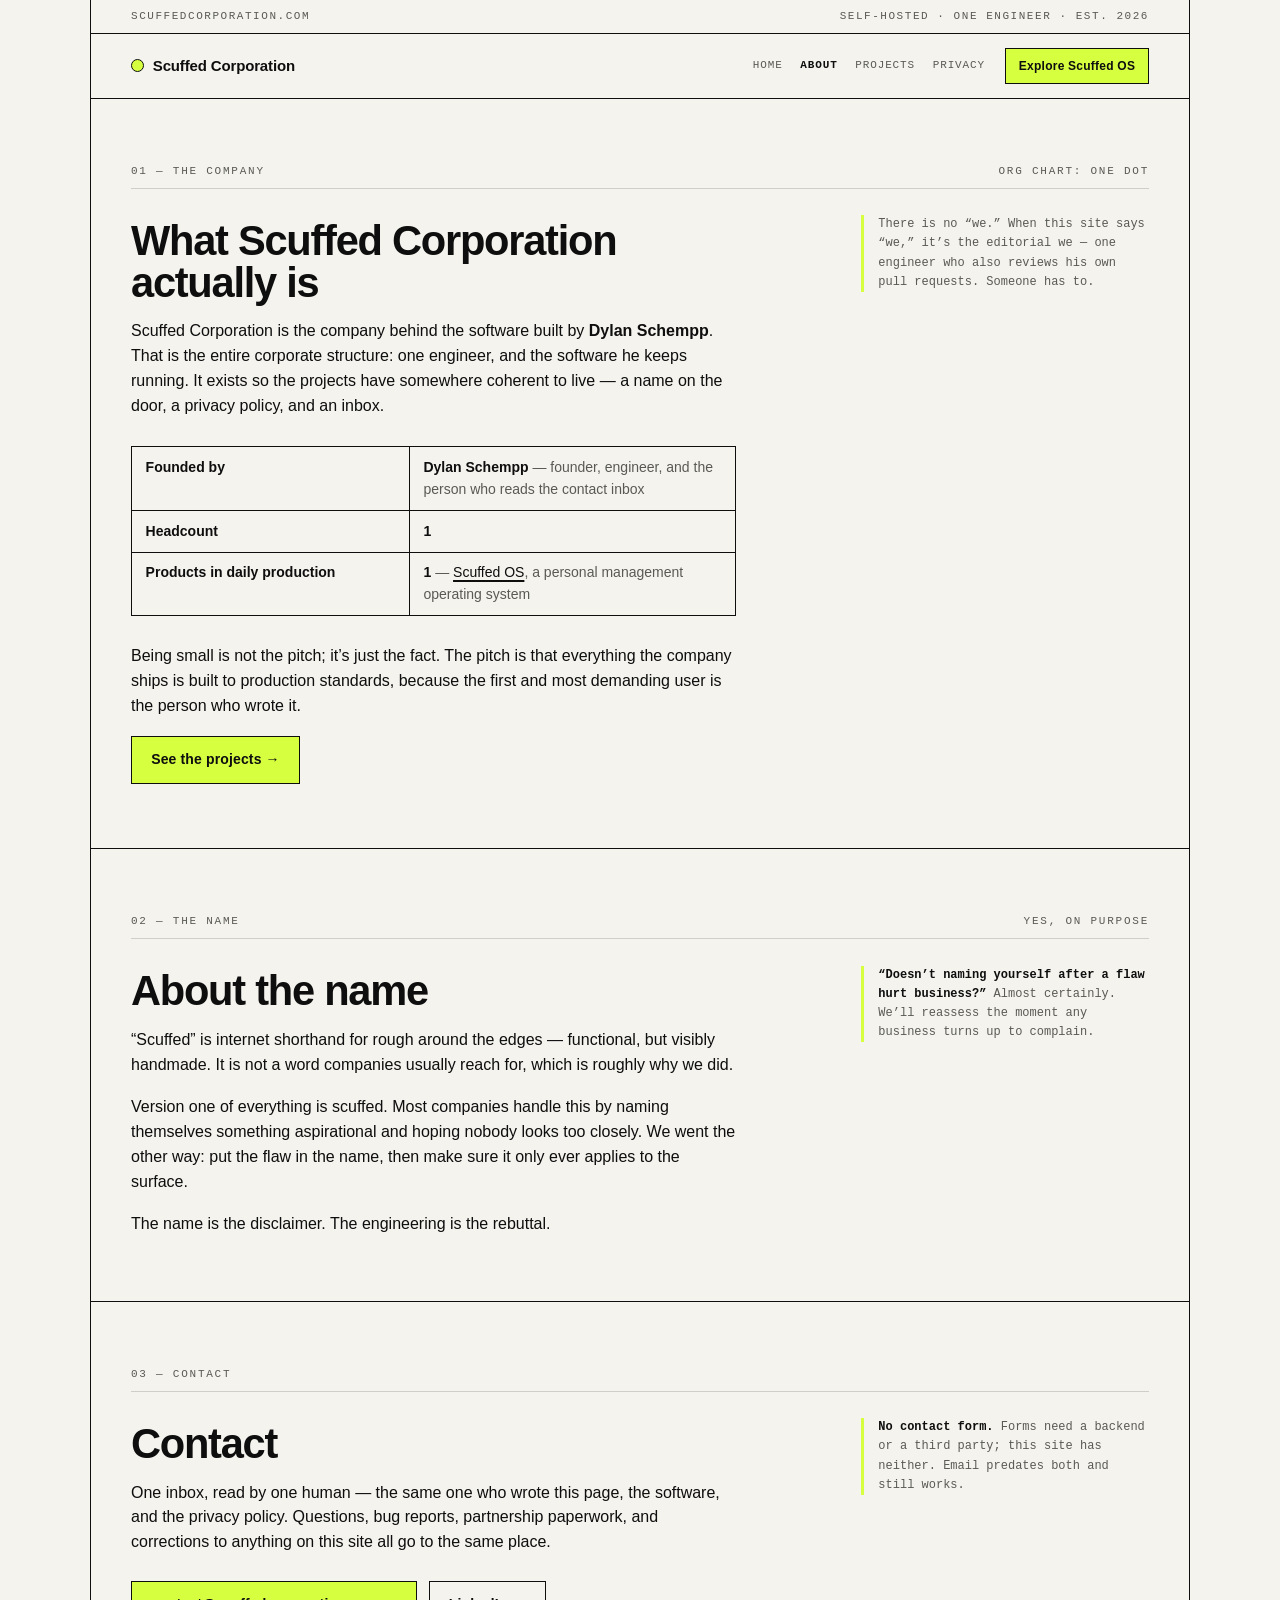
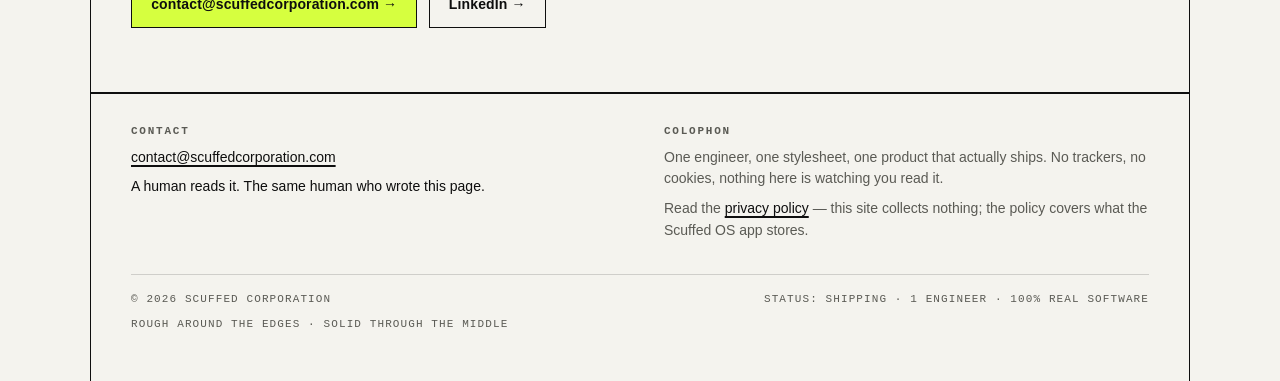
==== commit f3d158f3: "about: add LinkedIn link; tidy copy Co-Authored-By: Claude Opus 4.8 <noreply@anthropic.com>" ====
--- a/about/index.html
+++ b/about/index.html
@@ -51,8 +51,8 @@
           <caption class="visually-hidden">Company facts</caption>
           <tbody>
             <tr><th scope="row">Founded by</th><td><strong>Dylan Schempp</strong> &mdash; founder, engineer, and the person who reads the contact inbox</td></tr>
-            <tr><th scope="row">Headcount</th><td><strong>1</strong> </td></tr>
-            <tr><th scope="row">Products in daily production</th><td><strong>1</strong> &mdash; <a href="/projects/">Scuffed OS</a>, A personal management operating system</td></tr>
+            <tr><th scope="row">Headcount</th><td><strong>1</strong></td></tr>
+            <tr><th scope="row">Products in daily production</th><td><strong>1</strong> &mdash; <a href="/projects/">Scuffed OS</a>, a personal management operating system</td></tr>
           </tbody>
         </table>
         <p>Being small is not the pitch; it&rsquo;s just the fact. The pitch is that everything the company ships is built to production standards, because the first and most demanding user is the person who wrote it.</p>
@@ -83,7 +83,10 @@
       <div class="sec-main">
         <h2 id="contact-title">Contact</h2>
         <p>One inbox, read by one human &mdash; the same one who wrote this page, the software, and the privacy policy. Questions, bug reports, partnership paperwork, and corrections to anything on this site all go to the same place.</p>
-        <a class="btn" href="mailto:contact@scuffedcorporation.com">contact@scuffedcorporation.com &rarr;</a>
+        <div class="cta-row">
+          <a class="btn" href="mailto:contact@scuffedcorporation.com">contact@scuffedcorporation.com &rarr;</a>
+          <a class="btn btn-ghost" href="https://www.linkedin.com/in/dylan-schempp-b63727283/" target="_blank" rel="noopener">LinkedIn &rarr;</a>
+        </div>
       </div>
       <aside class="note" aria-label="Margin note">
         <strong>No contact form.</strong> Forms need a backend or a third party; this site has neither. Email predates both and still works.
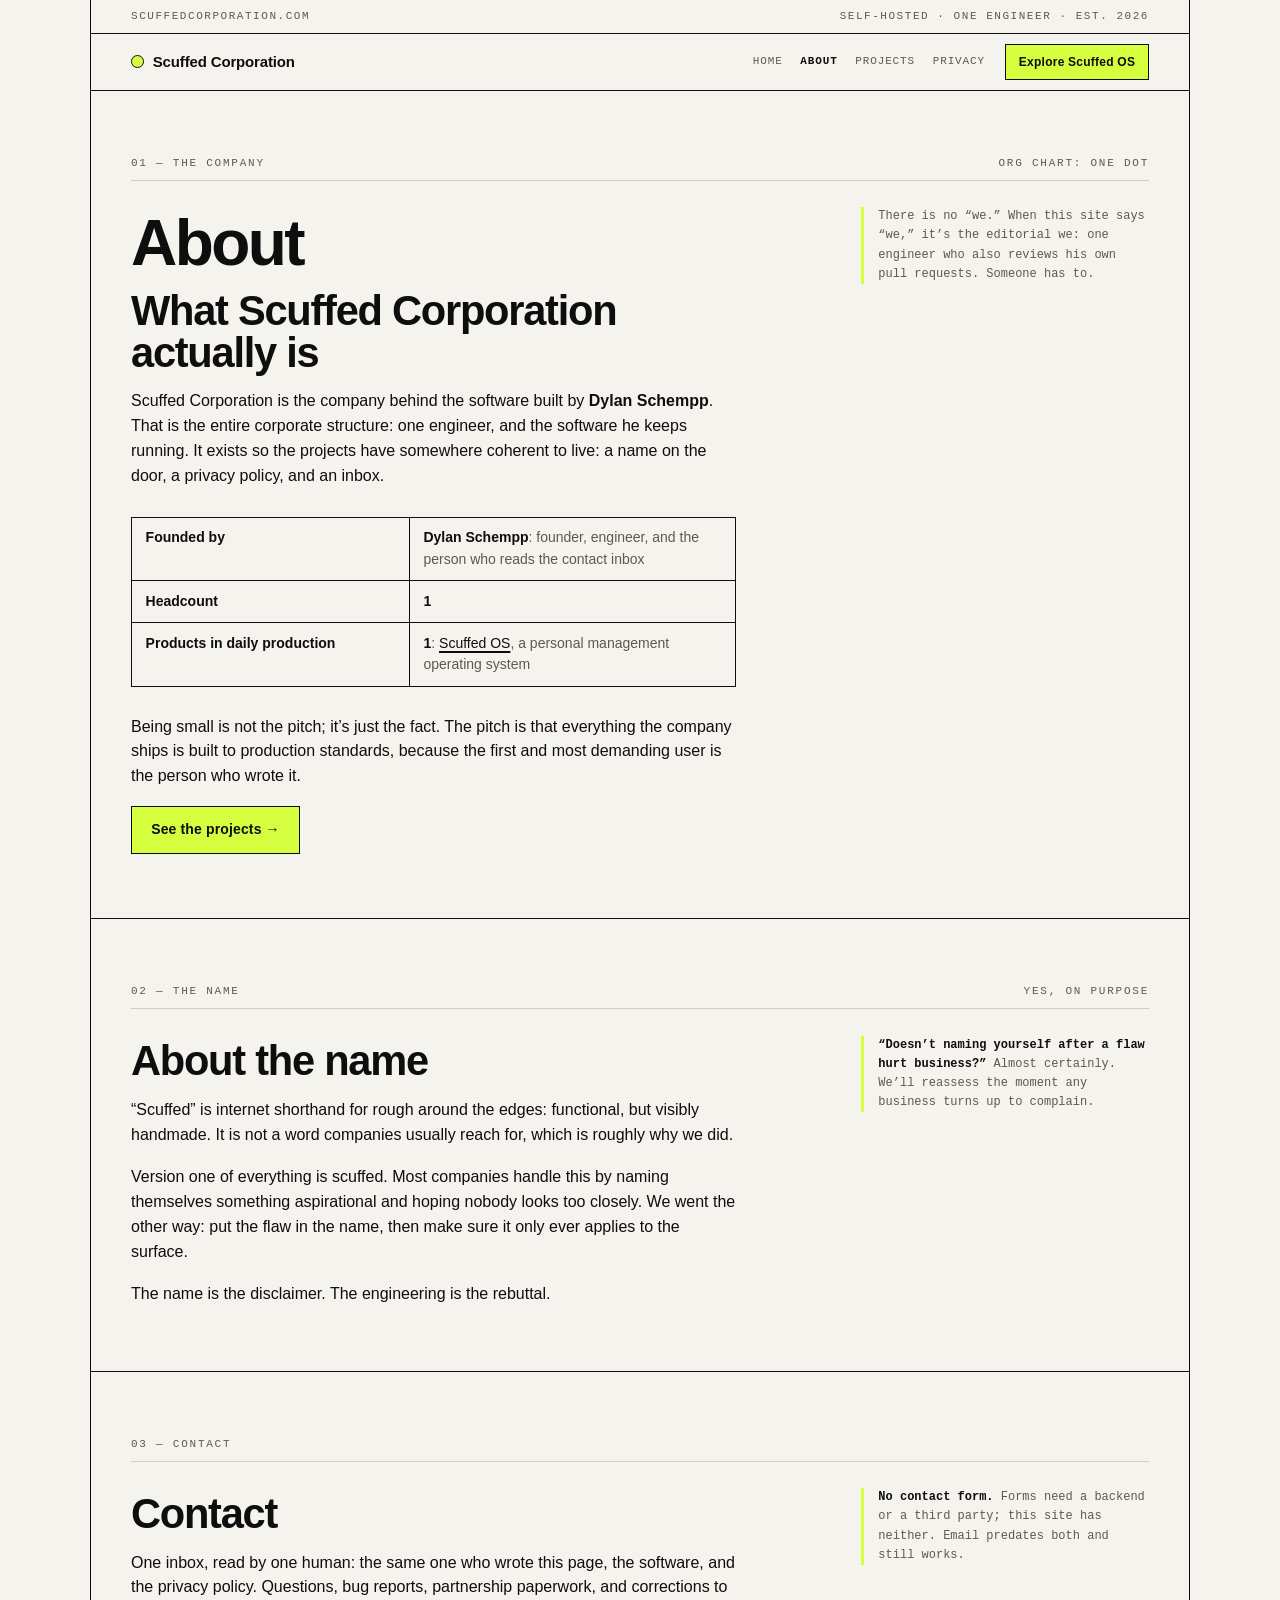
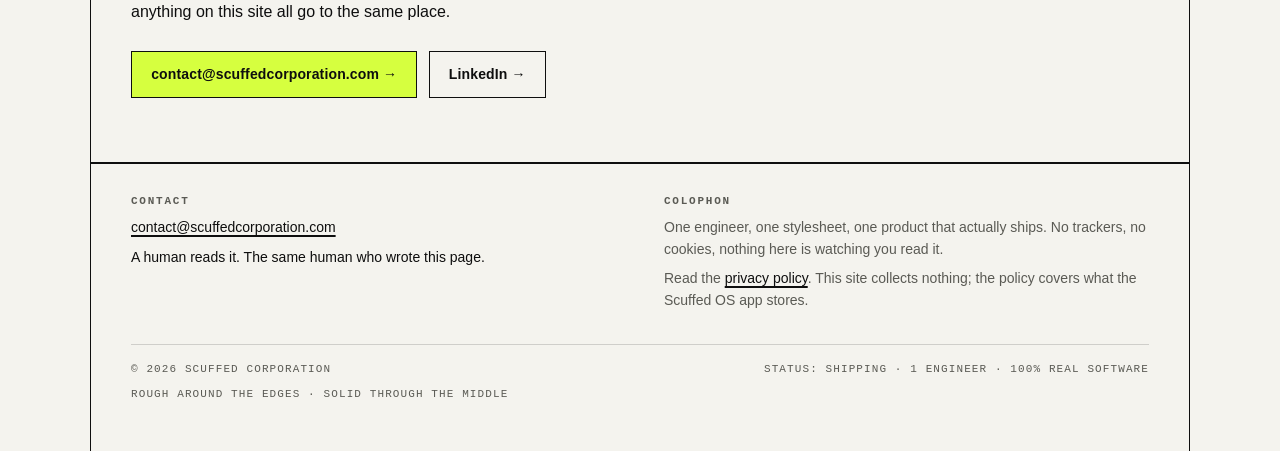
==== commit 4f2e7d59: "site: a11y and social-preview metadata; drop prose em-dashes Accessibility and metadata: - /about/ h" ====
--- a/about/index.html
+++ b/about/index.html
@@ -11,6 +11,11 @@
 <meta property="og:title" content="About — Scuffed Corporation">
 <meta property="og:description" content="One engineer, one company, zero invented history. What Scuffed Corporation believes, what it actually is, and why it's called that.">
 <meta property="og:url" content="https://scuffedcorporation.com/about/">
+<meta property="og:image" content="https://scuffedcorporation.com/og.png">
+<meta property="og:image:width" content="1200">
+<meta property="og:image:height" content="630">
+<meta property="og:image:alt" content="Scuffed Corporation: the name is a joke, the software isn't.">
+<meta name="twitter:card" content="summary_large_image">
 <meta name="theme-color" content="#f4f3ee" media="(prefers-color-scheme: light)">
 <meta name="theme-color" content="#0e0e0e" media="(prefers-color-scheme: dark)">
 <link rel="icon" href="/favicon.svg" type="image/svg+xml">
@@ -39,27 +44,28 @@
     </nav>
   </header>
 
-  <main id="main">
+  <main id="main" tabindex="-1">
 
     <!-- 01 / the company -->
-    <section class="sec" aria-labelledby="company-title">
+    <section class="sec" aria-labelledby="about-title">
       <p class="sec-label"><span>01 &mdash; the company</span><span>org chart: one dot</span></p>
       <div class="sec-main">
+        <h1 class="page-title" id="about-title">About</h1>
         <h2 id="company-title">What Scuffed Corporation actually is</h2>
-        <p>Scuffed Corporation is the company behind the software built by <strong>Dylan Schempp</strong>. That is the entire corporate structure: one engineer, and the software he keeps running. It exists so the projects have somewhere coherent to live &mdash; a name on the door, a privacy policy, and an inbox.</p>
+        <p>Scuffed Corporation is the company behind the software built by <strong>Dylan Schempp</strong>. That is the entire corporate structure: one engineer, and the software he keeps running. It exists so the projects have somewhere coherent to live: a name on the door, a privacy policy, and an inbox.</p>
         <table class="facts">
           <caption class="visually-hidden">Company facts</caption>
           <tbody>
-            <tr><th scope="row">Founded by</th><td><strong>Dylan Schempp</strong> &mdash; founder, engineer, and the person who reads the contact inbox</td></tr>
+            <tr><th scope="row">Founded by</th><td><strong>Dylan Schempp</strong>: founder, engineer, and the person who reads the contact inbox</td></tr>
             <tr><th scope="row">Headcount</th><td><strong>1</strong></td></tr>
-            <tr><th scope="row">Products in daily production</th><td><strong>1</strong> &mdash; <a href="/projects/">Scuffed OS</a>, a personal management operating system</td></tr>
+            <tr><th scope="row">Products in daily production</th><td><strong>1</strong>: <a href="/projects/">Scuffed OS</a>, a personal management operating system</td></tr>
           </tbody>
         </table>
         <p>Being small is not the pitch; it&rsquo;s just the fact. The pitch is that everything the company ships is built to production standards, because the first and most demanding user is the person who wrote it.</p>
         <a class="btn" href="/projects/">See the projects &rarr;</a>
       </div>
-      <aside class="note" aria-label="Margin note">
-        There is no &ldquo;we.&rdquo; When this site says &ldquo;we,&rdquo; it&rsquo;s the editorial we &mdash; one engineer who also reviews his own pull requests. Someone has to.
+      <aside class="note">
+        There is no &ldquo;we.&rdquo; When this site says &ldquo;we,&rdquo; it&rsquo;s the editorial we: one engineer who also reviews his own pull requests. Someone has to.
       </aside>
     </section>
 
@@ -68,11 +74,11 @@
       <p class="sec-label"><span>02 &mdash; the name</span><span>yes, on purpose</span></p>
       <div class="sec-main">
         <h2 id="name-title">About the name</h2>
-        <p>&ldquo;Scuffed&rdquo; is internet shorthand for rough around the edges &mdash; functional, but visibly handmade. It is not a word companies usually reach for, which is roughly why we did.</p>
+        <p>&ldquo;Scuffed&rdquo; is internet shorthand for rough around the edges: functional, but visibly handmade. It is not a word companies usually reach for, which is roughly why we did.</p>
         <p>Version one of everything is scuffed. Most companies handle this by naming themselves something aspirational and hoping nobody looks too closely. We went the other way: put the flaw in the name, then make sure it only ever applies to the surface.</p>
         <p>The name is the disclaimer. The engineering is the rebuttal.</p>
       </div>
-      <aside class="note" aria-label="Margin note">
+      <aside class="note">
         <strong>&ldquo;Doesn&rsquo;t naming yourself after a flaw hurt business?&rdquo;</strong> Almost certainly. We&rsquo;ll reassess the moment any business turns up to complain.
       </aside>
     </section>
@@ -82,13 +88,13 @@
       <p class="sec-label"><span>03 &mdash; contact</span></p>
       <div class="sec-main">
         <h2 id="contact-title">Contact</h2>
-        <p>One inbox, read by one human &mdash; the same one who wrote this page, the software, and the privacy policy. Questions, bug reports, partnership paperwork, and corrections to anything on this site all go to the same place.</p>
+        <p>One inbox, read by one human: the same one who wrote this page, the software, and the privacy policy. Questions, bug reports, partnership paperwork, and corrections to anything on this site all go to the same place.</p>
         <div class="cta-row">
           <a class="btn" href="mailto:contact@scuffedcorporation.com">contact@scuffedcorporation.com &rarr;</a>
           <a class="btn btn-ghost" href="https://www.linkedin.com/in/dylan-schempp-b63727283/" target="_blank" rel="noopener">LinkedIn &rarr;</a>
         </div>
       </div>
-      <aside class="note" aria-label="Margin note">
+      <aside class="note">
         <strong>No contact form.</strong> Forms need a backend or a third party; this site has neither. Email predates both and still works.
       </aside>
     </section>
@@ -104,7 +110,7 @@
     <div class="colophon">
       <h2>Colophon</h2>
       <p>One engineer, one stylesheet, one product that actually ships. No trackers, no cookies, nothing here is watching you read it.</p>
-      <p>Read the <a href="/privacy/">privacy policy</a> &mdash; this site collects nothing; the policy covers what the Scuffed OS app stores.</p>
+      <p>Read the <a href="/privacy/">privacy policy</a>. This site collects nothing; the policy covers what the Scuffed OS app stores.</p>
     </div>
     <p class="copyright">
       <span>&copy; 2026 Scuffed Corporation</span>
--- a/styles.css
+++ b/styles.css
@@ -2,6 +2,10 @@
    Scuffed Corporation — styles.css
    "Mono Bold" design system. One stylesheet, system fonts,
    no frameworks, no JavaScript. Light + dark.
+   ------------------------------------------------------------
+   Type scale is rem-based so browser font-size preferences are
+   honored. --pad stays in px on purpose: it is layout gutter,
+   not text, and scaling it would eat the 320px content box.
    ------------------------------------------------------------
    00 tokens   01 base   02 skip + utilities   03 frame
    04 topline + nav   05 sections + notes   06 display + hero
@@ -11,11 +15,22 @@
 
 /* ---------- 00 tokens ---------- */
 :root {
+  color-scheme: light dark;
+
   --paper: #f4f3ee;
   --ink: #0e0e0e;
   --acid: #d6ff3f;
+  --on-acid: #0e0e0e;
   --muted: #5a5a54;
   --line-soft: rgba(14, 14, 14, .16);
+
+  /* Terminal panel keeps its own palette: it stays dark in both
+     themes, so these must not follow --paper / --ink. */
+  --term-bg: #121212;
+  --term-line: #2a2a2a;
+  --term-fg: #e9e7df;
+  --term-dim: #8a8a82;
+
   --sans: ui-sans-serif, -apple-system, "SF Pro Display", "Helvetica Neue", Arial, sans-serif;
   --mono: ui-monospace, "SF Mono", SFMono-Regular, Menlo, Consolas, monospace;
   --pad: clamp(16px, 4vw, 40px);
@@ -38,15 +53,15 @@
   background: var(--paper);
   color: var(--ink);
   font-family: var(--sans);
-  font-size: 16px;
+  font-size: 1rem;
   line-height: 1.55;
   -webkit-font-smoothing: antialiased;
 }
 img, svg { max-width: 100%; height: auto; }
-::selection { background: var(--acid); color: #0e0e0e; }
+::selection { background: var(--acid); color: var(--on-acid); }
 :focus-visible { outline: 3px solid var(--ink); outline-offset: 2px; }
 a { color: inherit; text-decoration: underline; text-decoration-thickness: 2px; text-underline-offset: 3px; }
-a:hover { background: var(--acid); color: #0e0e0e; text-decoration: none; }
+a:hover { background: var(--acid); color: var(--on-acid); text-decoration: none; }
 a[href^="mailto:"] { overflow-wrap: anywhere; }
 p { margin: 0 0 1.1rem; }
 
@@ -57,6 +72,7 @@
   padding: .6rem 1rem; z-index: 10; text-decoration: none;
 }
 .skip:focus { left: var(--pad); }
+main:focus { outline: none; }
 .visually-hidden {
   position: absolute; width: 1px; height: 1px;
   margin: -1px; padding: 0; border: 0;
@@ -68,46 +84,49 @@
 .frame {
   max-width: var(--maxw); margin: 0 auto;
   border-inline: 1px solid var(--ink);
-  min-height: 100vh; display: flex; flex-direction: column;
+  min-height: 100vh;
+  min-height: 100dvh;
+  display: flex; flex-direction: column;
 }
 main { flex: 1; }
 
 /* ---------- 04 topline + nav ---------- */
 .topline {
   display: flex; flex-wrap: wrap; gap: .25rem 1.5rem; justify-content: space-between;
-  font-family: var(--mono); font-size: 11px; letter-spacing: .14em; text-transform: uppercase;
+  font-family: var(--mono); font-size: .6875rem; letter-spacing: .14em; text-transform: uppercase;
   color: var(--muted); padding: .5rem var(--pad); border-bottom: 1px solid var(--ink); margin: 0;
 }
 .site-nav {
   display: flex; flex-wrap: wrap; gap: .75rem 1.25rem;
   align-items: center; justify-content: space-between;
-  padding: .85rem var(--pad); border-bottom: 1px solid var(--ink);
+  padding: .6rem var(--pad); border-bottom: 1px solid var(--ink);
 }
 .brand {
   display: inline-flex; align-items: center; gap: .55rem;
-  font-weight: 700; font-size: 15px; letter-spacing: -.01em; text-decoration: none;
+  font-weight: 700; font-size: .9375rem; letter-spacing: -.01em; text-decoration: none;
+  padding: .35rem 0;
 }
 .brand::before {
-  content: ""; width: 11px; height: 11px; border-radius: 50%;
+  content: ""; width: .73em; height: .73em; border-radius: 50%;
   background: var(--acid); border: 1.5px solid var(--ink); flex: none;
 }
 .brand:hover { background: none; color: inherit; }
-.nav-right { display: flex; align-items: center; gap: 1rem 1.25rem; flex-wrap: wrap; }
+.nav-right { display: flex; align-items: center; gap: .5rem 1.25rem; flex-wrap: wrap; }
 .site-nav ul {
   list-style: none; margin: 0; padding: 0;
-  display: flex; flex-wrap: wrap; gap: .4rem 1.1rem; align-items: center;
-  font-family: var(--mono); font-size: 11px; letter-spacing: .08em; text-transform: uppercase;
+  display: flex; flex-wrap: wrap; gap: 0 1.1rem; align-items: center;
+  font-family: var(--mono); font-size: .6875rem; letter-spacing: .08em; text-transform: uppercase;
 }
 .site-nav li { margin: 0; }
-.site-nav ul a { color: var(--muted); text-decoration: none; }
+.site-nav ul a { display: block; padding: .55rem 0; color: var(--muted); text-decoration: none; }
 .site-nav ul a:hover { background: none; color: var(--ink); }
 .site-nav a[aria-current="page"] { color: var(--ink); font-weight: 700; }
 .nav-cta {
   display: inline-flex; align-items: center; gap: .4rem;
-  font-family: var(--sans); font-size: 12px; font-weight: 700; letter-spacing: .02em; text-transform: none;
-  padding: .5rem .8rem; background: var(--acid); color: #0e0e0e; border: 1.5px solid var(--ink); text-decoration: none;
-}
-.nav-cta:hover { background: #0e0e0e; color: var(--acid); }
+  font-family: var(--sans); font-size: .75rem; font-weight: 700; letter-spacing: .02em; text-transform: none;
+  padding: .5rem .8rem; background: var(--acid); color: var(--on-acid); border: 1.5px solid var(--ink); text-decoration: none;
+}
+.nav-cta:hover { background: var(--on-acid); color: var(--acid); }
 
 /* ---------- 05 sections + notes ---------- */
 .sec {
@@ -120,12 +139,19 @@
 .sec-label {
   grid-column: 1 / -1;
   display: flex; flex-wrap: wrap; justify-content: space-between; gap: .15rem 1rem; margin: 0 0 .25rem;
-  font-family: var(--mono); font-size: 11px; letter-spacing: .16em; text-transform: uppercase; color: var(--muted);
+  font-family: var(--mono); font-size: .6875rem; letter-spacing: .16em; text-transform: uppercase; color: var(--muted);
   border-bottom: 1px solid var(--line-soft); padding-bottom: .5rem;
 }
-.sec-label span { white-space: nowrap; }
+/* The status span must be free to wrap: several run past 400px and
+   would otherwise push the whole document wider than a phone. */
+.sec-label span { min-width: 0; }
+.sec-label span + span { text-align: right; }
+@media (max-width: 560px) {
+  .sec-label { flex-direction: column; }
+  .sec-label span + span { text-align: left; }
+}
 .note {
-  font-family: var(--mono); font-size: 12px; line-height: 1.6; color: var(--muted);
+  font-family: var(--mono); font-size: .75rem; line-height: 1.6; color: var(--muted);
   border-left: 3px solid var(--acid); padding-left: .9rem; max-width: 40ch;
 }
 .note strong { color: var(--ink); }
@@ -144,27 +170,27 @@
 .hero h1 { font-size: clamp(2.8rem, 11vw, 7rem); }
 .eyebrow {
   display: inline-flex; align-items: center; gap: .6rem; margin: 0 0 .35rem;
-  font-family: var(--mono); font-size: 11px; font-weight: 600; letter-spacing: .14em; text-transform: uppercase; color: var(--ink);
+  font-family: var(--mono); font-size: .6875rem; font-weight: 600; letter-spacing: .14em; text-transform: uppercase; color: var(--ink);
 }
 .eyebrow .ar { font-size: 1.1em; }
 h2 { font-weight: 700; font-size: clamp(1.6rem, 5vw, 2.6rem); line-height: 1; letter-spacing: -.03em; margin: .3rem 0 1rem; }
-h3 { font-family: var(--mono); font-size: 13px; text-transform: uppercase; letter-spacing: .1em; margin: 1.9rem 0 .65rem; color: var(--ink); }
+h3 { font-family: var(--mono); font-size: .8125rem; text-transform: uppercase; letter-spacing: .1em; margin: 1.9rem 0 .65rem; color: var(--ink); }
 .sub { font-weight: 700; font-size: clamp(1.05rem, 2.4vw, 1.3rem); margin: 0 0 1rem; }
 .deck {
   font-size: clamp(1.25rem, 3.4vw, 2rem); font-weight: 700; letter-spacing: -.02em; line-height: 1.08;
   margin: .6rem 0 1rem; max-width: 24ch;
 }
-.deck u, .hl {
-  text-decoration: none; background: var(--acid); color: #0e0e0e;
+.hl {
+  text-decoration: none; background: var(--acid); color: var(--on-acid);
   box-decoration-break: clone; -webkit-box-decoration-break: clone; padding: 0 .12em;
 }
 .chips {
   margin: 0 0 1.4rem; padding: 0; list-style: none;
   display: flex; flex-wrap: wrap; gap: .45rem .55rem;
-  font-family: var(--mono); font-size: 11px; letter-spacing: .06em; text-transform: uppercase;
+  font-family: var(--mono); font-size: .6875rem; letter-spacing: .06em; text-transform: uppercase;
 }
 .chips li { border: 1px solid var(--line-soft); padding: .4em .8em; border-radius: 100px; margin: 0; }
-.chips li:nth-child(2) { background: var(--acid); color: #0e0e0e; border-color: var(--ink); }
+.chips .chip-accent { background: var(--acid); color: var(--on-acid); border-color: var(--ink); }
 .lede { font-size: clamp(1rem, 2vw, 1.15rem); color: var(--muted); max-width: 60ch; margin: 0 0 1.1rem; }
 .lede strong, .lede b { color: var(--ink); }
 .cta-row { display: flex; flex-wrap: wrap; gap: .7rem; align-items: center; margin: 1.6rem 0 1.4rem; }
@@ -184,7 +210,7 @@
 .stat-num { font-size: clamp(2.2rem, 6vw, 3.6rem); font-weight: 700; letter-spacing: -.04em; line-height: .85; }
 .stat-num .em { border-bottom: .1em solid var(--acid); }
 .stat-label {
-  font-family: var(--mono); font-size: 11px; font-weight: 600; letter-spacing: .1em; text-transform: uppercase;
+  font-family: var(--mono); font-size: .6875rem; font-weight: 600; letter-spacing: .1em; text-transform: uppercase;
   color: var(--muted); line-height: 1.35; margin-top: .7rem;
 }
 @media (max-width: 640px) { .stats { grid-template-columns: repeat(2, 1fr); } }
@@ -193,22 +219,17 @@
 :where(.sec-main) ul, :where(.sec-main) ol { margin: 0 0 1.1rem; padding-left: 1.35rem; }
 :where(.sec-main) li { margin: 0 0 .4rem; }
 :where(.sec-main) li::marker { color: var(--muted); }
-blockquote { margin: 1.5rem 0; padding: .2rem 0 .2rem 1rem; border-left: 3px solid var(--acid); }
-hr { border: 0; border-top: 1px solid var(--line-soft); margin: 2rem 0; }
 code { font-family: var(--mono); border: 1px solid var(--line-soft); padding: .05em .35em; font-size: .9em; }
-pre code { border: 0; padding: 0; font-size: inherit; }
-.promptline { font-family: var(--mono); font-size: 13px; color: var(--muted); margin: 0 0 .85rem; }
-.promptline b, .promptline .ps { color: var(--ink); font-weight: 700; }
 
 /* ---------- 09 tables ---------- */
-table.facts { width: 100%; border-collapse: collapse; margin: 1.75rem 0; font-size: 14px; }
+table.facts { width: 100%; border-collapse: collapse; margin: 1.75rem 0; font-size: .875rem; }
 .facts th, .facts td { border: 1px solid var(--ink); padding: .6rem .85rem; text-align: left; vertical-align: top; }
 .facts th { width: 46%; font-weight: 700; }
 .facts td { color: var(--muted); }
 .facts td strong, .facts th strong { color: var(--ink); }
 .facts td a, .facts th a { color: var(--ink); }
 .facts thead th {
-  width: auto; font-family: var(--mono); font-size: 11px; letter-spacing: .12em; text-transform: uppercase; color: var(--muted);
+  width: auto; font-family: var(--mono); font-size: .6875rem; letter-spacing: .12em; text-transform: uppercase; color: var(--muted);
 }
 .facts--auto th { width: auto; }
 .table-scroll { overflow-x: auto; margin: 1.75rem 0; }
@@ -224,56 +245,55 @@
   background: var(--paper); padding: .95rem .95rem 1rem; margin: 0;
   display: flex; flex-direction: column; gap: .35rem; min-height: 7.5rem;
 }
-.mod-name { font-weight: 700; font-size: 14px; letter-spacing: -.01em; }
-.mod-desc { font-family: var(--mono); font-size: 11.5px; color: var(--muted); line-height: 1.5; }
+.mod-name { font-weight: 700; font-size: .875rem; letter-spacing: -.01em; }
+.mod-desc { font-family: var(--mono); font-size: .71875rem; color: var(--muted); line-height: 1.5; }
 .tag {
   margin-top: auto; align-self: flex-start;
   display: inline-flex; align-items: center; gap: .4em;
-  font-family: var(--mono); font-size: 10px; font-weight: 700; letter-spacing: .1em; text-transform: uppercase;
+  font-family: var(--mono); font-size: .625rem; font-weight: 700; letter-spacing: .1em; text-transform: uppercase;
   padding: .3em .6em; border: 1.5px solid var(--ink); border-radius: 100px;
 }
-.tag::before { content: ""; width: 6px; height: 6px; border-radius: 50%; background: currentColor; }
-.tag-live { background: var(--acid); color: #0e0e0e; border-color: var(--ink); }
-.tag-live::before { background: #0e0e0e; }
+.tag::before { content: ""; width: .6em; height: .6em; border-radius: 50%; background: currentColor; }
+.tag-live { background: var(--acid); color: var(--on-acid); border-color: var(--ink); }
+.tag-live::before { background: var(--on-acid); }
 .tag-dev { background: transparent; color: var(--ink); border-color: var(--ink); }
 .tag-plan { background: transparent; color: var(--muted); border: 1.5px dashed var(--line-soft); }
-.legend { font-family: var(--mono); font-size: 11px; color: var(--muted); margin: -0.75rem 0 1.75rem; }
+.legend { font-family: var(--mono); font-size: .6875rem; color: var(--muted); margin: -0.75rem 0 1.75rem; }
 
 /* ---------- 11 meta list ---------- */
-dl.meta { margin: 0 0 2rem; font-size: 14px; }
+dl.meta { margin: 0 0 2rem; font-size: .875rem; }
 .meta > div {
   display: grid; grid-template-columns: 8rem minmax(0, 1fr); gap: 1rem;
   padding: .6rem 0; border-top: 1px solid var(--line-soft);
 }
 .meta > div:last-child { border-bottom: 1px solid var(--line-soft); }
-.meta dt { font-family: var(--mono); text-transform: uppercase; letter-spacing: .1em; font-size: 11px; color: var(--muted); padding-top: .15em; }
+.meta dt { font-family: var(--mono); text-transform: uppercase; letter-spacing: .1em; font-size: .6875rem; color: var(--muted); padding-top: .15em; }
 .meta dd { margin: 0; }
 .meta dd a { color: var(--ink); }
 @media (max-width: 480px) { .meta > div { grid-template-columns: 1fr; gap: .15rem; } }
 
 /* ---------- 12 terminal (always a dark inset panel) ---------- */
 .term {
-  margin: 1.75rem 0; padding: 1rem 1.15rem; border: 1px solid #2a2a2a;
-  background: #121212; color: #e9e7df;
-  font-family: var(--mono); font-size: 13px; line-height: 1.8; overflow-x: auto;
+  margin: 1.75rem 0; padding: 1rem 1.15rem; border: 1px solid var(--term-line);
+  background: var(--term-bg); color: var(--term-fg);
+  font-family: var(--mono); font-size: .8125rem; line-height: 1.8; overflow-x: auto;
 }
 .term p { margin: 0; }
 pre.term { white-space: pre; line-height: 1.7; }
-.term a { color: #e9e7df; }
-.term a:hover { background: var(--acid); color: #0e0e0e; }
-.term-prompt { color: #8a8a82; }
+.term a { color: var(--term-fg); }
+.term a:hover { background: var(--acid); color: var(--on-acid); }
+.term-prompt { color: var(--term-dim); }
 .term-ok { color: var(--acid); font-weight: 700; }
-.term-dev { color: var(--acid); font-weight: 700; }
-.term-cmt { color: #8a8a82; }
+.term-cmt { color: var(--term-dim); }
 
 /* ---------- 13 button ---------- */
 .btn {
   display: inline-flex; align-items: center; gap: .5rem;
-  font-family: var(--sans); font-weight: 700; font-size: 14px; letter-spacing: .01em;
-  padding: .75rem 1.2rem; border: 1.5px solid var(--ink); background: var(--acid); color: #0e0e0e;
+  font-family: var(--sans); font-weight: 700; font-size: .875rem; letter-spacing: .01em;
+  padding: .75rem 1.2rem; border: 1.5px solid var(--ink); background: var(--acid); color: var(--on-acid);
   text-decoration: none; transition: transform .12s ease;
 }
-.btn:hover { background: #0e0e0e; color: var(--acid); transform: translateY(-2px); }
+.btn:hover { background: var(--on-acid); color: var(--acid); transform: translateY(-2px); }
 .btn:active { transform: translateY(0); }
 .btn-ghost { background: transparent; color: var(--ink); }
 .btn-ghost:hover { background: var(--ink); color: var(--paper); }
@@ -281,16 +301,16 @@
 
 /* ---------- 14 footer ---------- */
 footer {
-  border-top: 1px solid var(--ink); padding: 2rem var(--pad) 2.5rem; font-size: 14px;
+  border-top: 1px solid var(--ink); padding: 2rem var(--pad) 2.5rem; font-size: .875rem;
   display: grid; grid-template-columns: minmax(0, 1fr); gap: 1.5rem 3rem;
 }
 @media (min-width: 760px) { footer { grid-template-columns: 1fr 1fr; } }
-footer h2 { font-family: var(--mono); font-size: 11px; letter-spacing: .16em; text-transform: uppercase; color: var(--muted); margin: 0 0 .6rem; }
+footer h2 { font-family: var(--mono); font-size: .6875rem; letter-spacing: .16em; text-transform: uppercase; color: var(--muted); margin: 0 0 .6rem; }
 footer p { margin: 0 0 .5rem; }
 .colophon { color: var(--muted); }
 .colophon a { color: var(--ink); }
 .copyright {
   grid-column: 1 / -1; border-top: 1px solid var(--line-soft); padding-top: 1rem;
-  font-family: var(--mono); font-size: 11px; letter-spacing: .1em; text-transform: uppercase; color: var(--muted);
+  font-family: var(--mono); font-size: .6875rem; letter-spacing: .1em; text-transform: uppercase; color: var(--muted);
   display: flex; flex-wrap: wrap; gap: .5rem 2rem; justify-content: space-between;
 }
